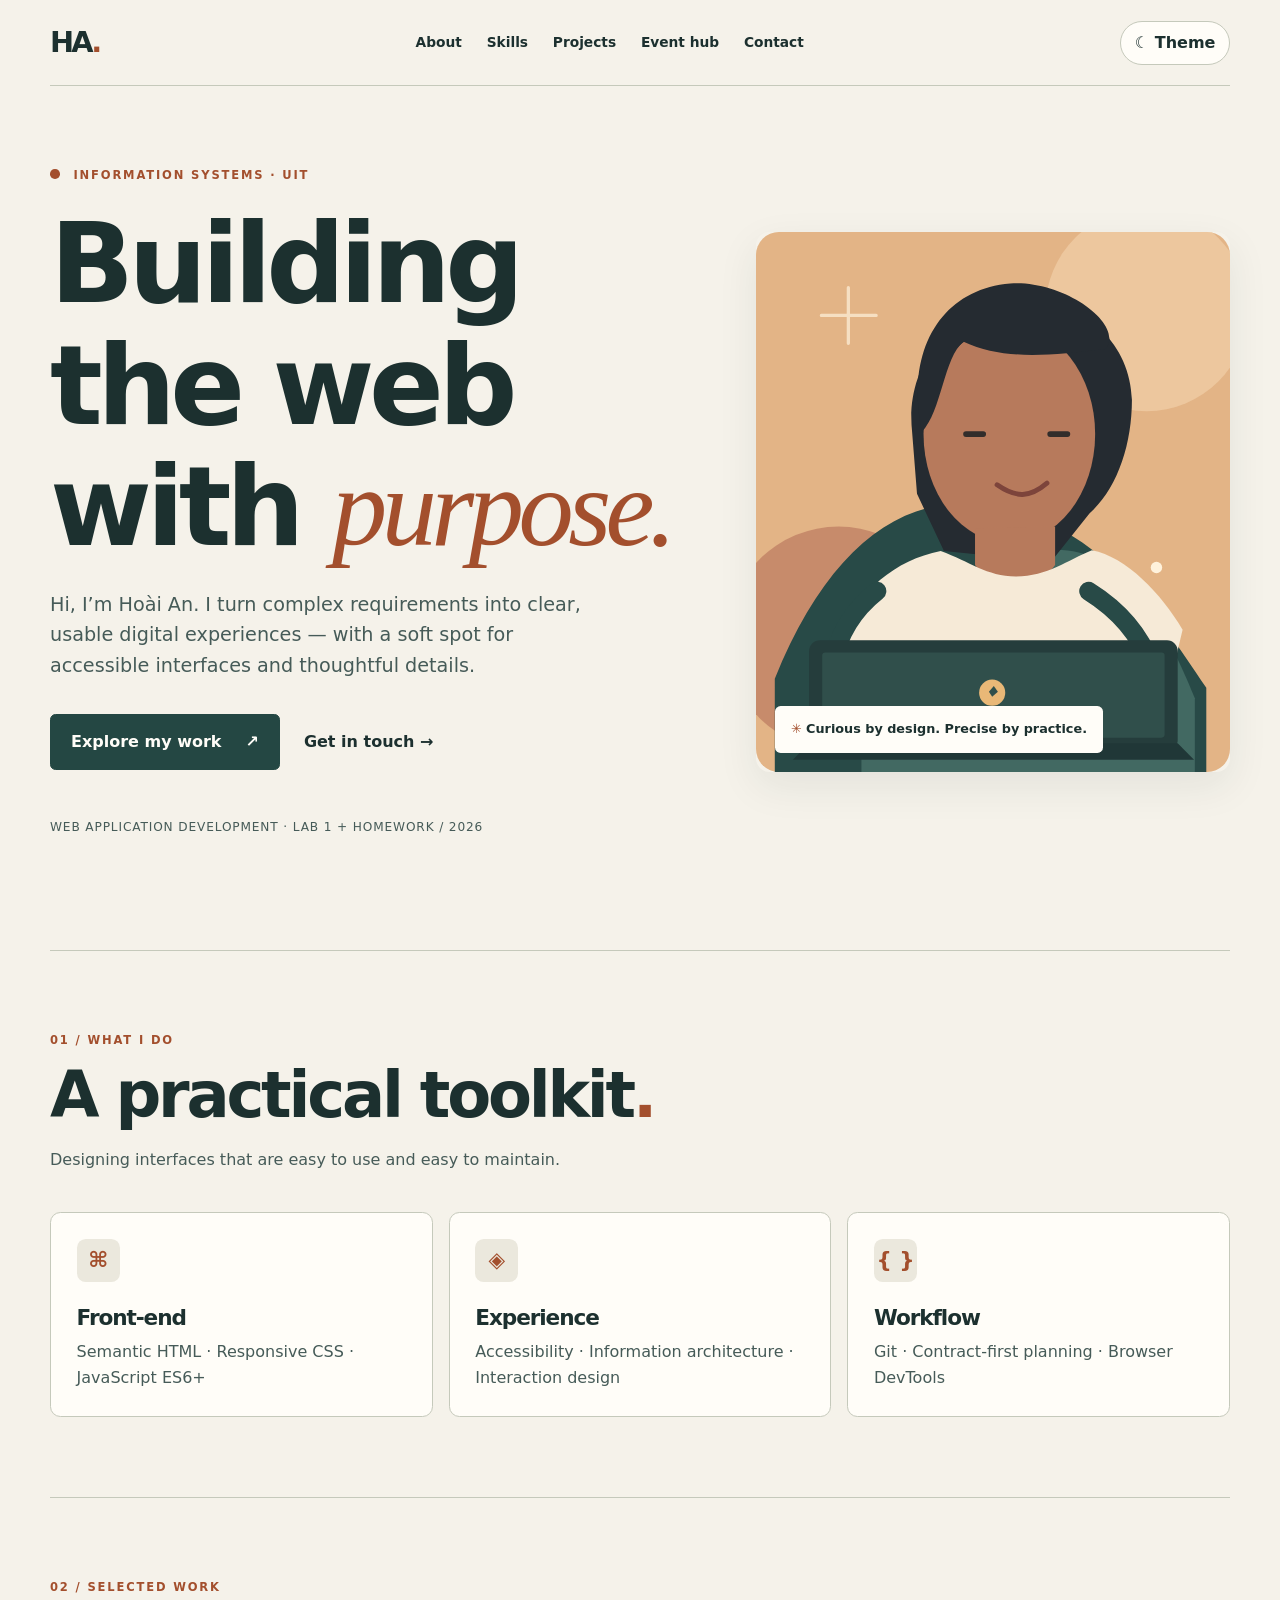
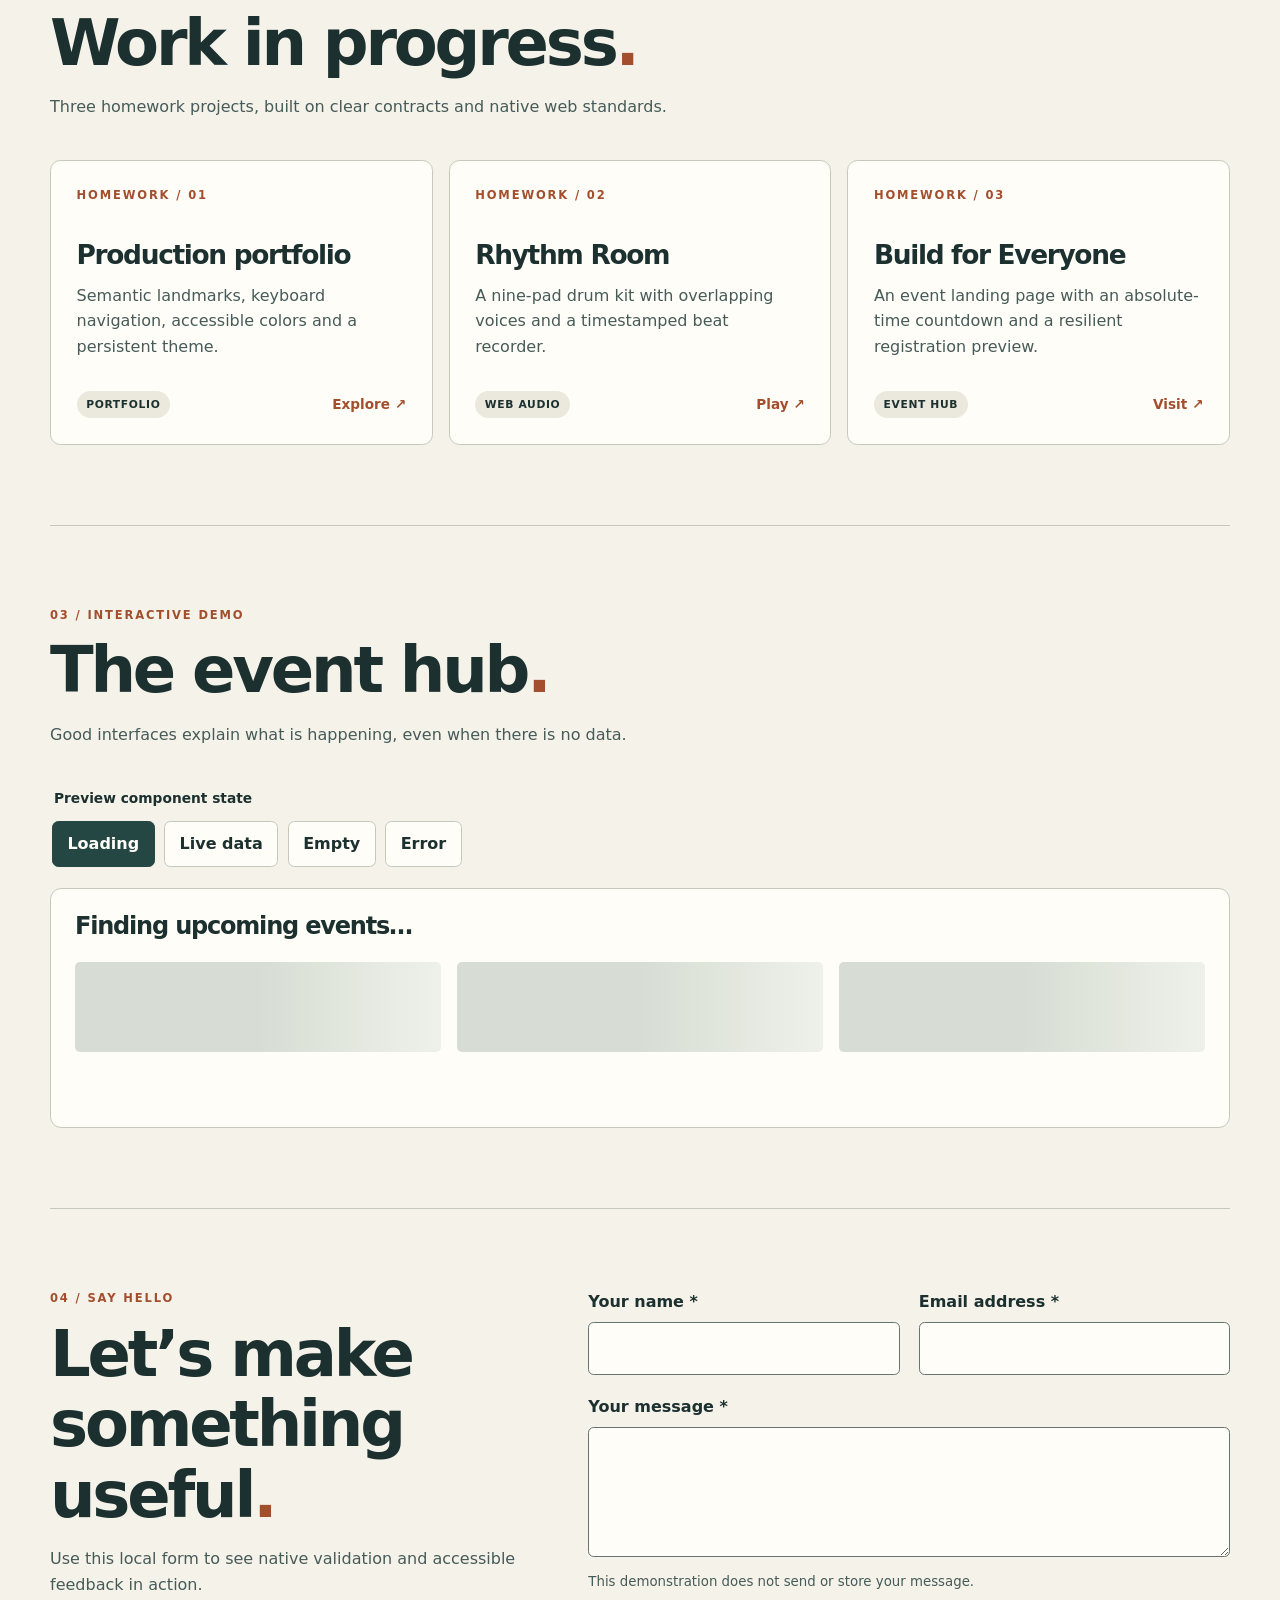
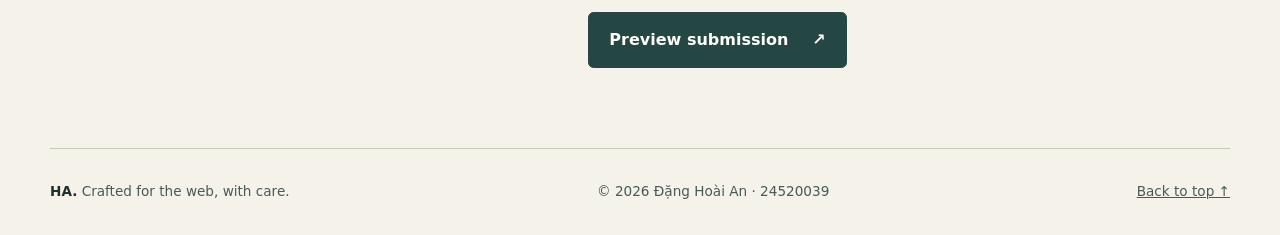
==== index.html @ 3042b8e9 "fix(security): enforce self-hosted CSP and response headers" ====
<!doctype html>
<html lang="en">
  <head>
    <meta charset="UTF-8">
    <meta name="viewport" content="width=device-width, initial-scale=1.0">
    <meta http-equiv="Content-Security-Policy" content="default-src 'self'; script-src 'self'; style-src 'self'; img-src 'self'; media-src 'self'; connect-src 'self'; font-src 'self'; object-src 'none'; base-uri 'none'; form-action 'self'">
    <meta name="description" content="Hoai An's accessible web development portfolio and event hub demo.">
    <meta name="theme-color" content="#f5f2ea">
    <title>Hoai An · Developer Portfolio</title>
    <link rel="icon" href="assets/favicon.svg" type="image/svg+xml">
    <link rel="stylesheet" href="styles.css">
    <script src="app.js" type="module"></script>
  </head>
  <body>
    <a class="skip-link" href="#main">Skip to content</a>

    <header class="site-header" role="banner">
      <a class="brand" href="#top" aria-label="Hoai An, back to top"><span aria-hidden="true">HA<span class="brand-dot">.</span></span></a>
      <nav aria-label="Primary navigation">
        <ul class="nav-links">
          <li><a href="#about">About</a></li>
          <li><a href="#skills">Skills</a></li>
          <li><a href="#projects">Projects</a></li>
          <li><a href="#events">Event hub</a></li>
          <li><a href="#contact">Contact</a></li>
        </ul>
      </nav>
      <button id="theme-toggle" class="theme-toggle" type="button" aria-label="Switch to dark theme" aria-pressed="false">
        <span id="theme-icon" aria-hidden="true">☾</span><span class="theme-label"> Theme</span>
      </button>
    </header>

    <main id="main" tabindex="-1">
      <section class="hero section-wrap" id="top" aria-labelledby="page-title">
        <section class="hero-copy" id="about" aria-labelledby="page-title">
          <p class="eyebrow"><span class="availability-dot" aria-hidden="true"></span> Information Systems · UIT</p>
          <h1 id="page-title">Building the web with <em>purpose.</em></h1>
          <p class="hero-lead">Hi, I’m Hoài An. I turn complex requirements into clear, usable digital experiences — with a soft spot for accessible interfaces and thoughtful details.</p>
          <p class="hero-actions"><a class="button button-primary" href="#projects">Explore my work <span aria-hidden="true">↗</span></a><a class="text-link" href="#contact">Get in touch <span aria-hidden="true">→</span></a></p>
          <p class="hero-caption">Web Application Development · Lab 1 + Homework / 2026</p>
        </section>
        <figure class="hero-portrait">
          <img src="assets/portrait.svg" width="580" height="660" alt="Illustrated portrait of a student at a desk with a laptop" fetchpriority="high" decoding="async">
          <figcaption><span aria-hidden="true">✳</span> Curious by design. Precise by practice.</figcaption>
        </figure>
      </section>

      <section class="content-section section-wrap" id="skills" aria-labelledby="skills-heading">
        <header class="section-heading"><p class="section-number">01 / WHAT I DO</p><h2 id="skills-heading">A practical toolkit<span class="accent-period">.</span></h2><p>Designing interfaces that are easy to use and easy to maintain.</p></header>
        <ul class="skills-grid" aria-label="Skills by category">
          <li class="skill-card"><span class="skill-symbol" aria-hidden="true">⌘</span><h3>Front-end</h3><p>Semantic HTML · Responsive CSS · JavaScript ES6+</p></li>
          <li class="skill-card"><span class="skill-symbol" aria-hidden="true">◈</span><h3>Experience</h3><p>Accessibility · Information architecture · Interaction design</p></li>
          <li class="skill-card"><span class="skill-symbol" aria-hidden="true">{ }</span><h3>Workflow</h3><p>Git · Contract-first planning · Browser DevTools</p></li>
        </ul>
      </section>

      <section class="content-section section-wrap" id="projects" aria-labelledby="projects-heading">
        <header class="section-heading"><p class="section-number">02 / SELECTED WORK</p><h2 id="projects-heading">Work in progress<span class="accent-period">.</span></h2><p>Three homework projects, built on clear contracts and native web standards.</p></header>
        <section class="project-grid" aria-label="Project cards">
          <article class="project-card"><p class="project-index">HOMEWORK / 01</p><h3>Production portfolio</h3><p>Semantic landmarks, keyboard navigation, accessible colors and a persistent theme.</p><footer class="card-footer"><span class="badge">PORTFOLIO</span><a href="#about" aria-label="View Homework 1 portfolio">Explore <span aria-hidden="true">↗</span></a></footer></article>
          <article class="project-card"><p class="project-index">HOMEWORK / 02</p><h3>Rhythm Room</h3><p>A nine-pad drum kit with overlapping voices and a timestamped beat recorder.</p><footer class="card-footer"><span class="badge">WEB AUDIO</span><a href="homework/drum-kit/" aria-label="Open Homework 2 Rhythm Room drum kit">Play <span aria-hidden="true">↗</span></a></footer></article>
          <article class="project-card"><p class="project-index">HOMEWORK / 03</p><h3>Build for Everyone</h3><p>An event landing page with an absolute-time countdown and a resilient registration preview.</p><footer class="card-footer"><span class="badge">EVENT HUB</span><a href="homework/event-hub/" aria-label="Open Homework 3 event landing page">Visit <span aria-hidden="true">↗</span></a></footer></article>
        </section>
      </section>

      <section class="content-section section-wrap event-section" id="events" aria-labelledby="events-heading">
        <header class="section-heading"><p class="section-number">03 / INTERACTIVE DEMO</p><h2 id="events-heading">The event hub<span class="accent-period">.</span></h2><p>Good interfaces explain what is happening, even when there is no data.</p></header>
        <fieldset class="demo-controls"><legend>Preview component state</legend><button type="button" data-state="loading">Loading</button><button type="button" data-state="ready">Live data</button><button type="button" data-state="empty">Empty</button><button type="button" data-state="error">Error</button></fieldset>
        <section id="event-status" class="event-status" role="status" aria-live="polite" aria-atomic="true" aria-label="Event hub results"></section>
      </section>

      <section class="content-section section-wrap contact-section" id="contact" aria-labelledby="contact-heading">
        <header class="section-heading"><p class="section-number">04 / SAY HELLO</p><h2 id="contact-heading">Let’s make something useful<span class="accent-period">.</span></h2><p>Use this local form to see native validation and accessible feedback in action.</p></header>
        <form id="contact-form" class="contact-form" action="#contact" method="get">
          <p class="form-field"><label for="contact-name">Your name <span aria-hidden="true">*</span></label><input id="contact-name" name="name" type="text" autocomplete="name" required minlength="2" maxlength="80"></p>
          <p class="form-field"><label for="contact-email">Email address <span aria-hidden="true">*</span></label><input id="contact-email" name="email" type="email" autocomplete="email" required maxlength="120"></p>
          <p class="form-field full-width"><label for="contact-message">Your message <span aria-hidden="true">*</span></label><textarea id="contact-message" name="message" required minlength="10" maxlength="1000" rows="4" aria-describedby="message-hint"></textarea><small id="message-hint">This demonstration does not send or store your message.</small></p>
          <p class="form-actions"><button class="button button-primary" type="submit">Preview submission <span aria-hidden="true">↗</span></button><span id="form-feedback" role="status" aria-live="polite"></span></p>
        </form>
      </section>
    </main>

    <footer class="site-footer section-wrap"><p><strong>HA.</strong> Crafted for the web, with care.</p><p>© 2026 Đặng Hoài An · 24520039</p><a href="#top">Back to top ↑</a></footer>
  </body>
</html>
---- styles.css ----
:root {
  color-scheme: light;
  --bg: #f5f2ea;
  --surface: #fffdf8;
  --surface-soft: #ebe8dd;
  --ink: #1c302f;
  --muted: #465b58;
  --accent: #a34f2d;
  --accent-contrast: #fffdf8;
  --line: #c5c9bb;
  --control-line: #65746f;
  --focus: #7140b0;
  --button: #244743;
  --button-text: #fffdf8;
  --skeleton-base: #d7ddd4;
  --skeleton-highlight: #eef1e9;
  --shadow: 0 14px 40px rgb(23 49 45 / 8%);
}

*, *::before, *::after { box-sizing: border-box; }
html { scroll-behavior: smooth; }
body { margin: 0; background: var(--bg); color: var(--ink); font-family: system-ui, -apple-system, "Segoe UI", sans-serif; line-height: 1.6; }
button, input, textarea { font: inherit; }
button { cursor: pointer; }
img { display: block; max-width: 100%; height: auto; }
a { color: inherit; }
:focus-visible { outline: 3px solid var(--focus); outline-offset: 4px; }
main:focus { outline: none; }

@media (prefers-color-scheme: dark) {
  :root:not([data-theme]) {
    color-scheme: dark;
    --bg: #142522; --surface: #203531; --surface-soft: #29433d;
    --ink: #f7f3e7; --muted: #d0ded5; --accent: #f3b486;
    --accent-contrast: #192826; --line: #527169; --control-line: #92ada4; --focus: #dfbbff;
    --button: #e7b58b; --button-text: #172521;
    --skeleton-base: #314a42; --skeleton-highlight: #456257;
    --shadow: 0 14px 40px rgb(0 0 0 / 18%);
  }
}
:root[data-theme="dark"] {
  color-scheme: dark;
  --bg: #142522; --surface: #203531; --surface-soft: #29433d;
  --ink: #f7f3e7; --muted: #d0ded5; --accent: #f3b486;
  --accent-contrast: #192826; --line: #527169; --control-line: #92ada4; --focus: #dfbbff;
  --button: #e7b58b; --button-text: #172521;
  --skeleton-base: #314a42; --skeleton-highlight: #456257;
  --shadow: 0 14px 40px rgb(0 0 0 / 18%);
}
:root[data-theme="light"] { color-scheme: light; }

.skip-link { position: absolute; z-index: 10; top: -6rem; left: 1rem; padding: .75rem 1rem; background: var(--button); color: var(--button-text); border-radius: .5rem; }
.skip-link:focus { top: 1rem; }
.section-wrap { width: min(100% - 2.5rem, 1180px); margin-inline: auto; }
.site-header { width: min(100% - 2.5rem, 1180px); min-height: 86px; margin-inline: auto; display: flex; align-items: center; justify-content: space-between; flex-wrap: wrap; gap: .5rem 1.5rem; border-bottom: 1px solid var(--line); }
.brand { font-size: 1.8rem; font-weight: 850; line-height: 1; letter-spacing: -.1em; text-decoration: none; white-space: nowrap; }
.brand-dot, .accent-period { color: var(--accent); }
.nav-links { display: flex; align-items: center; justify-content: center; flex-wrap: wrap; gap: .3rem 1.35rem; list-style: none; padding: 0; margin: 0; }
.nav-links a { display: inline-block; padding: .5rem .1rem; font-size: .86rem; font-weight: 650; text-decoration: none; }
.nav-links a:hover, .text-link:hover, .card-footer a:hover, .site-footer a:hover { text-decoration: underline; text-underline-offset: .3em; }
.theme-toggle { border: 1px solid var(--line); border-radius: 999px; padding: .45rem .85rem; color: var(--ink); background: var(--surface); font-weight: 700; white-space: nowrap; }
.theme-toggle:hover { background: var(--surface-soft); }

.hero { display: grid; grid-template-columns: 1fr; align-items: center; gap: 2.3rem; padding-block: 4rem 5rem; }
.eyebrow, .section-number, .project-index { color: var(--accent); font-size: .72rem; font-weight: 850; letter-spacing: .16em; text-transform: uppercase; }
.availability-dot { display: inline-block; width: .6rem; height: .6rem; margin-right: .5rem; border-radius: 50%; background: var(--accent); }
h1, h2, h3, p { margin-block: 0; }
h1, h2, h3 { line-height: 1.1; letter-spacing: -.05em; }
h1 { max-width: 10ch; margin-block: 1.25rem; font-size: clamp(3.6rem, 9vw, 6.9rem); font-weight: 790; }
h1 em { color: var(--accent); font-family: Georgia, serif; font-weight: 400; }
.hero-lead { max-width: 34rem; color: var(--muted); font-size: clamp(1rem, 1.65vw, 1.2rem); }
.hero-actions { display: flex; align-items: center; flex-wrap: wrap; gap: 1rem 1.5rem; margin-top: 2rem; }
.button { display: inline-flex; align-items: center; justify-content: center; gap: 1.5rem; padding: .9rem 1.25rem; border: 1px solid var(--button); border-radius: .35rem; font-weight: 750; text-decoration: none; }
.button-primary { background: var(--button); color: var(--button-text); }
.button-primary:hover { filter: brightness(1.15); }
.text-link { font-weight: 750; text-decoration: none; }
.hero-caption { margin-top: 3rem; color: var(--muted); font-size: .76rem; letter-spacing: .07em; text-transform: uppercase; }
.hero-portrait { margin: 0; position: relative; }
.hero-portrait img { width: 100%; aspect-ratio: 580 / 660; object-fit: cover; border-radius: .85rem; box-shadow: var(--shadow); }
.hero-portrait figcaption { position: absolute; bottom: 1.2rem; left: 1.2rem; right: 1.2rem; max-width: max-content; padding: .8rem 1rem; border-radius: .35rem; background: var(--surface); color: var(--ink); font-weight: 700; font-size: .8rem; }
.hero-portrait figcaption span { color: var(--accent); }

.content-section { padding-block: 5rem; border-top: 1px solid var(--line); scroll-margin-top: 1rem; }
.section-heading { margin-bottom: 2.5rem; }
.section-heading h2 { margin-block: .7rem 1rem; font-size: clamp(2.4rem, 5vw, 4.5rem); }
.section-heading > p:last-child { color: var(--muted); }
.skills-grid { display: grid; grid-template-columns: repeat(auto-fit, minmax(min(100%, 280px), 1fr)); gap: 1rem; padding: 0; margin: 0; list-style: none; }
.skill-card, .project-card { padding: 1.6rem; border: 1px solid var(--line); border-radius: .65rem; background: var(--surface); }
.skill-symbol { display: inline-flex; align-items: center; justify-content: center; width: 2.7rem; height: 2.7rem; border-radius: .55rem; background: var(--surface-soft); color: var(--accent); font-size: 1.35rem; font-weight: 800; }
.skill-card h3 { margin-block: 1.5rem .6rem; font-size: 1.35rem; }
.skill-card p, .project-card > p:not(.project-index) { color: var(--muted); }
.project-grid { display: grid; grid-template-columns: repeat(auto-fit, minmax(min(100%, 280px), 1fr)); gap: 1rem; }
.project-card { display: flex; flex-direction: column; min-height: 275px; transition: transform .18s ease, box-shadow .18s ease; }
.project-card:hover { transform: translateY(-3px); box-shadow: var(--shadow); }
.project-card h3 { margin-block: 2.2rem .85rem; font-size: 1.65rem; }
.card-footer { display: flex; align-items: center; justify-content: space-between; gap: .5rem; margin-top: auto; padding-top: 2rem; }
.card-footer a { color: var(--accent); font-size: .85rem; font-weight: 800; text-decoration: none; }
.badge { display: inline-block; padding: .3rem .6rem; border-radius: 999px; background: var(--surface-soft); color: var(--ink); font-size: .67rem; font-weight: 800; letter-spacing: .06em; }

.demo-controls { display: flex; align-items: center; flex-wrap: wrap; gap: .6rem; padding: 0; border: 0; }
.demo-controls legend { width: 100%; margin-bottom: .7rem; font-size: .86rem; font-weight: 750; }
.demo-controls button, .retry-button { border: 1px solid var(--line); background: var(--surface); color: var(--ink); padding: .6rem .9rem; border-radius: .4rem; font-weight: 700; }
.demo-controls button:hover, .retry-button:hover { background: var(--surface-soft); }
.demo-controls button[aria-pressed="true"] { border-color: var(--button); background: var(--button); color: var(--button-text); }
.event-status { min-height: 240px; margin-top: 1.3rem; padding: 1.5rem; background: var(--surface); border: 1px solid var(--line); border-radius: .7rem; }
.event-status h3 { margin-bottom: .8rem; font-size: 1.5rem; }
.event-status > p { color: var(--muted); }
.skeleton-heading, .skeleton-item { border-radius: .3rem; background: linear-gradient(90deg, var(--skeleton-base) 25%, var(--skeleton-highlight) 50%, var(--skeleton-base) 75%); background-size: 200% 100%; animation: shimmer 1.5s linear infinite; }
.skeleton-heading { width: min(45%, 260px); height: 1.5rem; }
.skeleton-grid { display: grid; grid-template-columns: repeat(auto-fit, minmax(min(100%, 280px), 1fr)); gap: 1rem; margin-top: 1.4rem; }
.skeleton-item { height: 90px; }
@keyframes shimmer { from { background-position: 200% 0; } to { background-position: -200% 0; } }
.event-list { display: grid; grid-template-columns: repeat(auto-fit, minmax(min(100%, 280px), 1fr)); gap: 1rem; margin: 1.3rem 0 0; padding: 0; list-style: none; }
.event-item { padding: 1.2rem; border: 1px solid var(--line); border-radius: .45rem; }
.event-item h4 { margin: .6rem 0; font-size: 1.15rem; }
.event-meta { display: flex; flex-wrap: wrap; gap: .35rem .9rem; color: var(--muted); font-size: .83rem; }
.state-symbol { display: inline-flex; width: 2.5rem; height: 2.5rem; margin-bottom: .9rem; align-items: center; justify-content: center; border-radius: 50%; background: var(--surface-soft); color: var(--accent); font-size: 1.35rem; }
.retry-button { margin-top: 1.2rem; }

.contact-section { display: grid; gap: 2rem; }
.contact-form { display: grid; grid-template-columns: repeat(2, minmax(0, 1fr)); gap: 1.2rem; }
.form-field { min-width: 0; }
.form-field label { display: block; margin-bottom: .45rem; font-weight: 750; }
.form-field input, .form-field textarea { width: 100%; padding: .8rem; border: 1px solid var(--control-line); border-radius: .35rem; background: var(--surface); color: var(--ink); }
.form-field input:focus, .form-field textarea:focus { border-color: var(--focus); }
.form-field small { display: block; margin-top: .4rem; color: var(--muted); }
.full-width, .form-actions { grid-column: 1 / -1; }
.form-actions { display: flex; align-items: center; flex-wrap: wrap; gap: 1rem; }
#form-feedback { color: var(--muted); }
.site-footer { display: flex; flex-wrap: wrap; justify-content: space-between; gap: 1rem; padding-block: 2rem; border-top: 1px solid var(--line); color: var(--muted); font-size: .85rem; }
.site-footer strong { color: var(--ink); }

@media (min-width: 760px) {
  .hero { grid-template-columns: minmax(0, 1.15fr) minmax(0, .85fr); gap: 4rem; padding-block: 5rem 7rem; }
  .contact-section { grid-template-columns: .85fr 1.15fr; gap: 4rem; }
}
@media (max-width: 650px) {
  .site-header { padding-block: 1rem; }
  .site-header nav { order: 3; width: 100%; }
  .nav-links { justify-content: flex-start; gap: .1rem 1rem; }
  .nav-links a { font-size: .8rem; }
  .hero { padding-block: 2.3rem 3.5rem; }
  .content-section { padding-block: 3.5rem; }
  .contact-form { grid-template-columns: 1fr; }
}
@media (prefers-reduced-motion: reduce) {
  html { scroll-behavior: auto; }
  *, *::before, *::after { animation-duration: .01ms !important; transition-duration: .01ms !important; }
}

/* HW1 AA controls: distinguish input boundaries and allow touch targets. */
.theme-toggle, .demo-controls button, .retry-button, .button { min-height: 44px; }
.nav-links a { min-height: 44px; display: inline-flex; align-items: center; }
textarea { resize: vertical; }
[hidden] { display: none !important; }
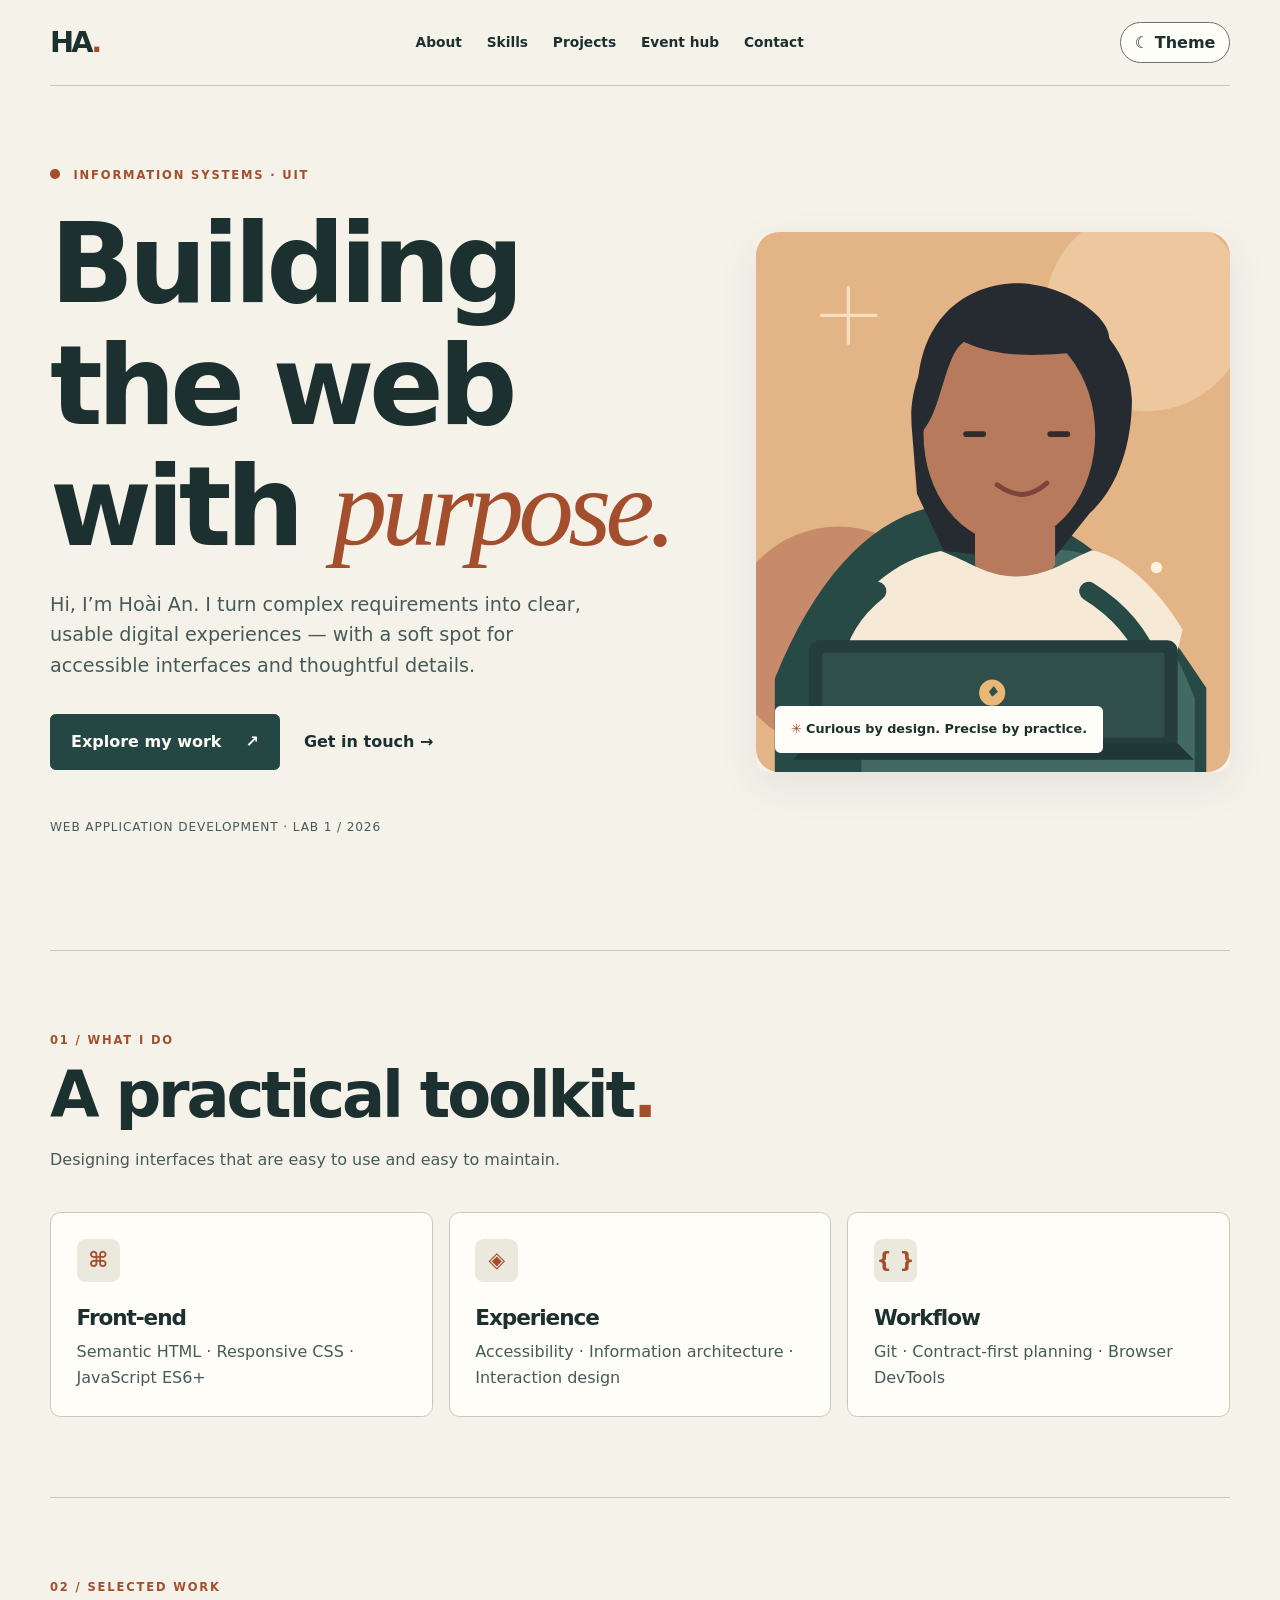
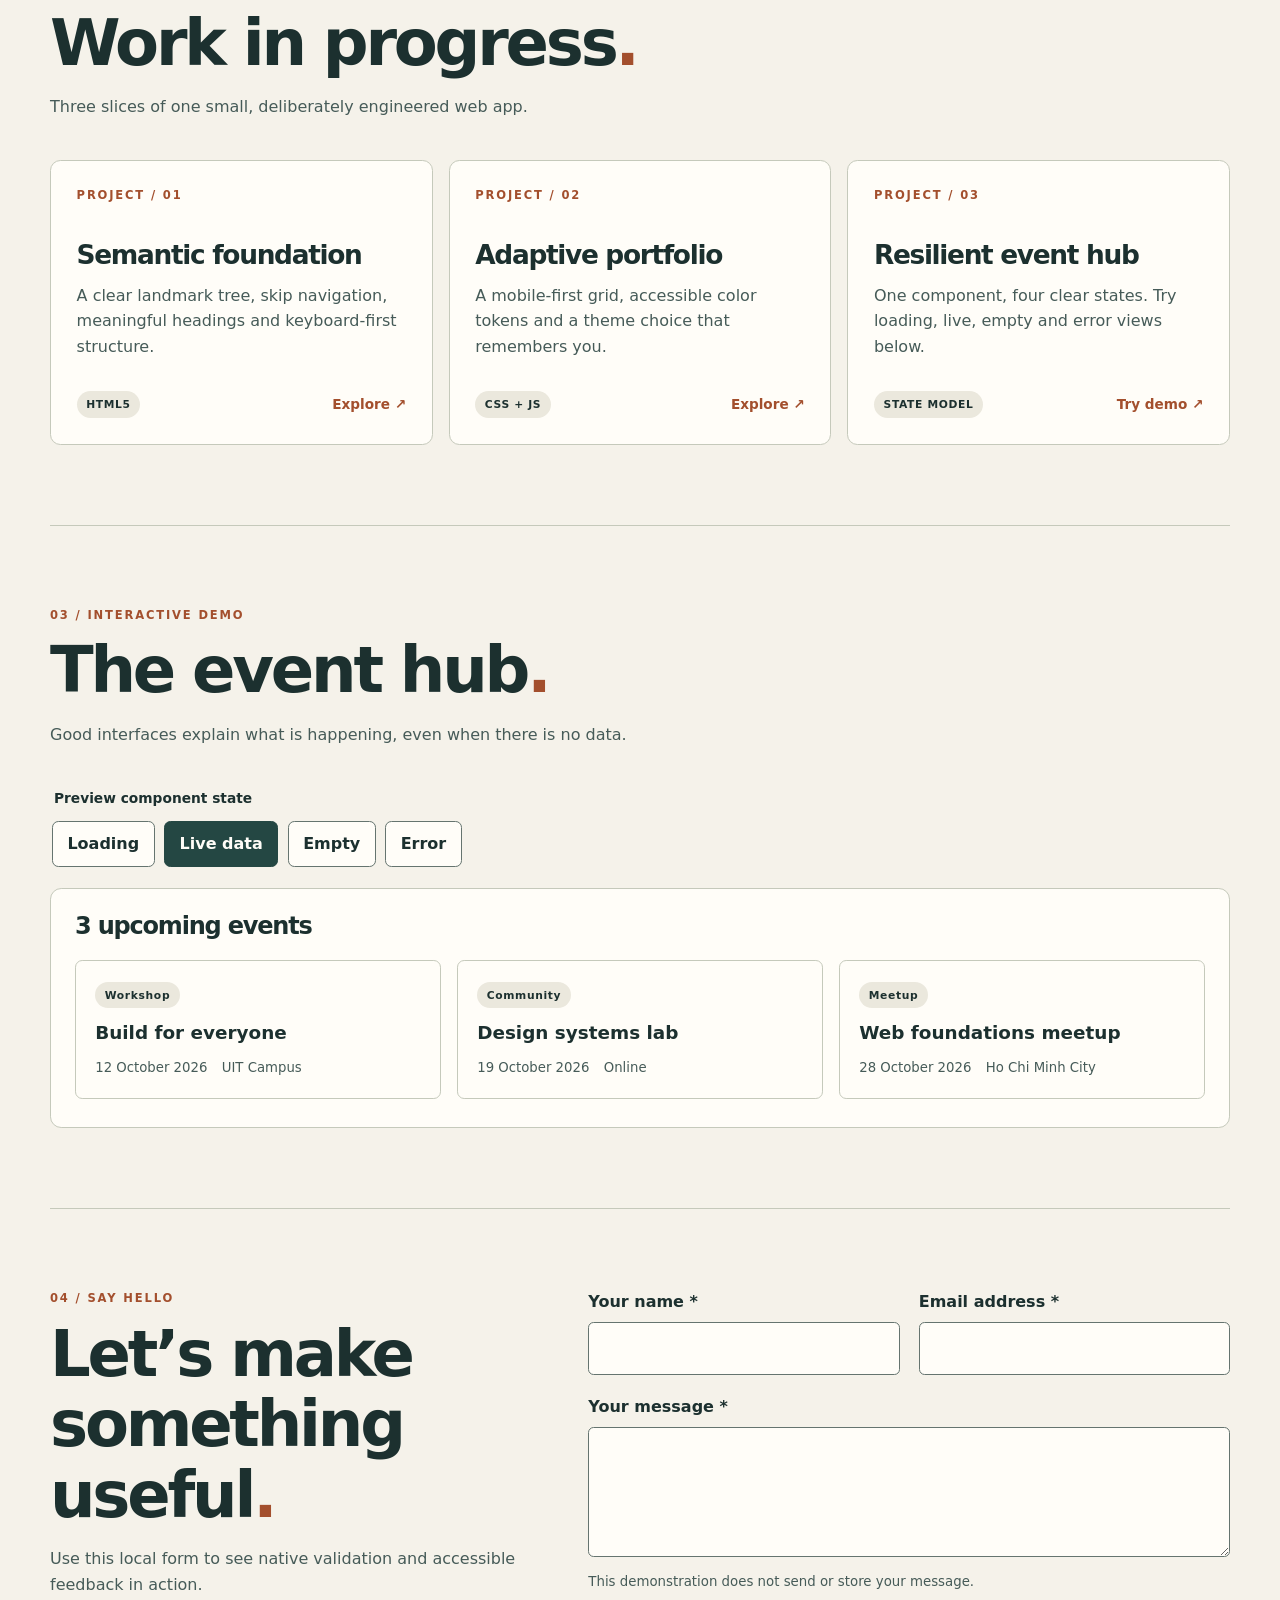
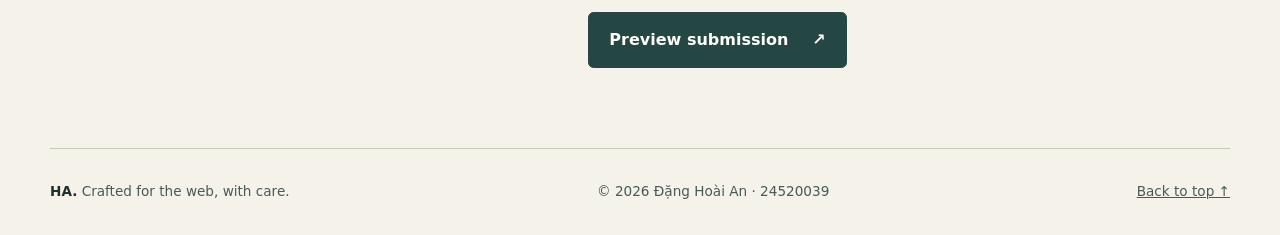
==== commit cdc93ec1: "fix(a11y): contrast and landmarks" ====
--- a/index.html
+++ b/index.html
@@ -3,7 +3,6 @@
   <head>
     <meta charset="UTF-8">
     <meta name="viewport" content="width=device-width, initial-scale=1.0">
-    <meta http-equiv="Content-Security-Policy" content="default-src 'self'; script-src 'self'; style-src 'self'; img-src 'self'; media-src 'self'; connect-src 'self'; font-src 'self'; object-src 'none'; base-uri 'none'; form-action 'self'">
     <meta name="description" content="Hoai An's accessible web development portfolio and event hub demo.">
     <meta name="theme-color" content="#f5f2ea">
     <title>Hoai An · Developer Portfolio</title>
@@ -15,7 +14,7 @@
     <a class="skip-link" href="#main">Skip to content</a>
 
     <header class="site-header" role="banner">
-      <a class="brand" href="#top" aria-label="Hoai An, back to top"><span aria-hidden="true">HA<span class="brand-dot">.</span></span></a>
+      <a class="brand" href="#top" aria-label="HA. — Hoai An, back to top"><span aria-hidden="true">HA<span class="brand-dot">.</span></span></a>
       <nav aria-label="Primary navigation">
         <ul class="nav-links">
           <li><a href="#about">About</a></li>
@@ -31,13 +30,13 @@
     </header>
 
     <main id="main" tabindex="-1">
-      <section class="hero section-wrap" id="top" aria-labelledby="page-title">
+      <section class="hero section-wrap" id="top">
         <section class="hero-copy" id="about" aria-labelledby="page-title">
           <p class="eyebrow"><span class="availability-dot" aria-hidden="true"></span> Information Systems · UIT</p>
           <h1 id="page-title">Building the web with <em>purpose.</em></h1>
           <p class="hero-lead">Hi, I’m Hoài An. I turn complex requirements into clear, usable digital experiences — with a soft spot for accessible interfaces and thoughtful details.</p>
           <p class="hero-actions"><a class="button button-primary" href="#projects">Explore my work <span aria-hidden="true">↗</span></a><a class="text-link" href="#contact">Get in touch <span aria-hidden="true">→</span></a></p>
-          <p class="hero-caption">Web Application Development · Lab 1 + Homework / 2026</p>
+          <p class="hero-caption">Web Application Development · Lab 1 / 2026</p>
         </section>
         <figure class="hero-portrait">
           <img src="assets/portrait.svg" width="580" height="660" alt="Illustrated portrait of a student at a desk with a laptop" fetchpriority="high" decoding="async">
@@ -55,11 +54,11 @@
       </section>
 
       <section class="content-section section-wrap" id="projects" aria-labelledby="projects-heading">
-        <header class="section-heading"><p class="section-number">02 / SELECTED WORK</p><h2 id="projects-heading">Work in progress<span class="accent-period">.</span></h2><p>Three homework projects, built on clear contracts and native web standards.</p></header>
+        <header class="section-heading"><p class="section-number">02 / SELECTED WORK</p><h2 id="projects-heading">Work in progress<span class="accent-period">.</span></h2><p>Three slices of one small, deliberately engineered web app.</p></header>
         <section class="project-grid" aria-label="Project cards">
-          <article class="project-card"><p class="project-index">HOMEWORK / 01</p><h3>Production portfolio</h3><p>Semantic landmarks, keyboard navigation, accessible colors and a persistent theme.</p><footer class="card-footer"><span class="badge">PORTFOLIO</span><a href="#about" aria-label="View Homework 1 portfolio">Explore <span aria-hidden="true">↗</span></a></footer></article>
-          <article class="project-card"><p class="project-index">HOMEWORK / 02</p><h3>Rhythm Room</h3><p>A nine-pad drum kit with overlapping voices and a timestamped beat recorder.</p><footer class="card-footer"><span class="badge">WEB AUDIO</span><a href="homework/drum-kit/" aria-label="Open Homework 2 Rhythm Room drum kit">Play <span aria-hidden="true">↗</span></a></footer></article>
-          <article class="project-card"><p class="project-index">HOMEWORK / 03</p><h3>Build for Everyone</h3><p>An event landing page with an absolute-time countdown and a resilient registration preview.</p><footer class="card-footer"><span class="badge">EVENT HUB</span><a href="homework/event-hub/" aria-label="Open Homework 3 event landing page">Visit <span aria-hidden="true">↗</span></a></footer></article>
+          <article class="project-card"><p class="project-index">PROJECT / 01</p><h3>Semantic foundation</h3><p>A clear landmark tree, skip navigation, meaningful headings and keyboard-first structure.</p><footer class="card-footer"><span class="badge">HTML5</span><a href="#about" aria-label="Explore semantic foundation in the About section">Explore <span aria-hidden="true">↗</span></a></footer></article>
+          <article class="project-card"><p class="project-index">PROJECT / 02</p><h3>Adaptive portfolio</h3><p>A mobile-first grid, accessible color tokens and a theme choice that remembers you.</p><footer class="card-footer"><span class="badge">CSS + JS</span><a href="#skills" aria-label="Explore responsive skills section">Explore <span aria-hidden="true">↗</span></a></footer></article>
+          <article class="project-card"><p class="project-index">PROJECT / 03</p><h3>Resilient event hub</h3><p>One component, four clear states. Try loading, live, empty and error views below.</p><footer class="card-footer"><span class="badge">STATE MODEL</span><a href="#events" aria-label="Try demo: the four state event hub">Try demo <span aria-hidden="true">↗</span></a></footer></article>
         </section>
       </section>
 
--- a/styles.css
+++ b/styles.css
@@ -58,7 +58,7 @@
 .nav-links { display: flex; align-items: center; justify-content: center; flex-wrap: wrap; gap: .3rem 1.35rem; list-style: none; padding: 0; margin: 0; }
 .nav-links a { display: inline-block; padding: .5rem .1rem; font-size: .86rem; font-weight: 650; text-decoration: none; }
 .nav-links a:hover, .text-link:hover, .card-footer a:hover, .site-footer a:hover { text-decoration: underline; text-underline-offset: .3em; }
-.theme-toggle { border: 1px solid var(--line); border-radius: 999px; padding: .45rem .85rem; color: var(--ink); background: var(--surface); font-weight: 700; white-space: nowrap; }
+.theme-toggle { border: 1px solid var(--control-line); border-radius: 999px; padding: .45rem .85rem; color: var(--ink); background: var(--surface); font-weight: 700; white-space: nowrap; }
 .theme-toggle:hover { background: var(--surface-soft); }
 
 .hero { display: grid; grid-template-columns: 1fr; align-items: center; gap: 2.3rem; padding-block: 4rem 5rem; }
@@ -99,7 +99,7 @@
 
 .demo-controls { display: flex; align-items: center; flex-wrap: wrap; gap: .6rem; padding: 0; border: 0; }
 .demo-controls legend { width: 100%; margin-bottom: .7rem; font-size: .86rem; font-weight: 750; }
-.demo-controls button, .retry-button { border: 1px solid var(--line); background: var(--surface); color: var(--ink); padding: .6rem .9rem; border-radius: .4rem; font-weight: 700; }
+.demo-controls button, .retry-button { border: 1px solid var(--control-line); background: var(--surface); color: var(--ink); padding: .6rem .9rem; border-radius: .4rem; font-weight: 700; }
 .demo-controls button:hover, .retry-button:hover { background: var(--surface-soft); }
 .demo-controls button[aria-pressed="true"] { border-color: var(--button); background: var(--button); color: var(--button-text); }
 .event-status { min-height: 240px; margin-top: 1.3rem; padding: 1.5rem; background: var(--surface); border: 1px solid var(--line); border-radius: .7rem; }
@@ -147,9 +147,3 @@
   html { scroll-behavior: auto; }
   *, *::before, *::after { animation-duration: .01ms !important; transition-duration: .01ms !important; }
 }
-
-/* HW1 AA controls: distinguish input boundaries and allow touch targets. */
-.theme-toggle, .demo-controls button, .retry-button, .button { min-height: 44px; }
-.nav-links a { min-height: 44px; display: inline-flex; align-items: center; }
-textarea { resize: vertical; }
-[hidden] { display: none !important; }
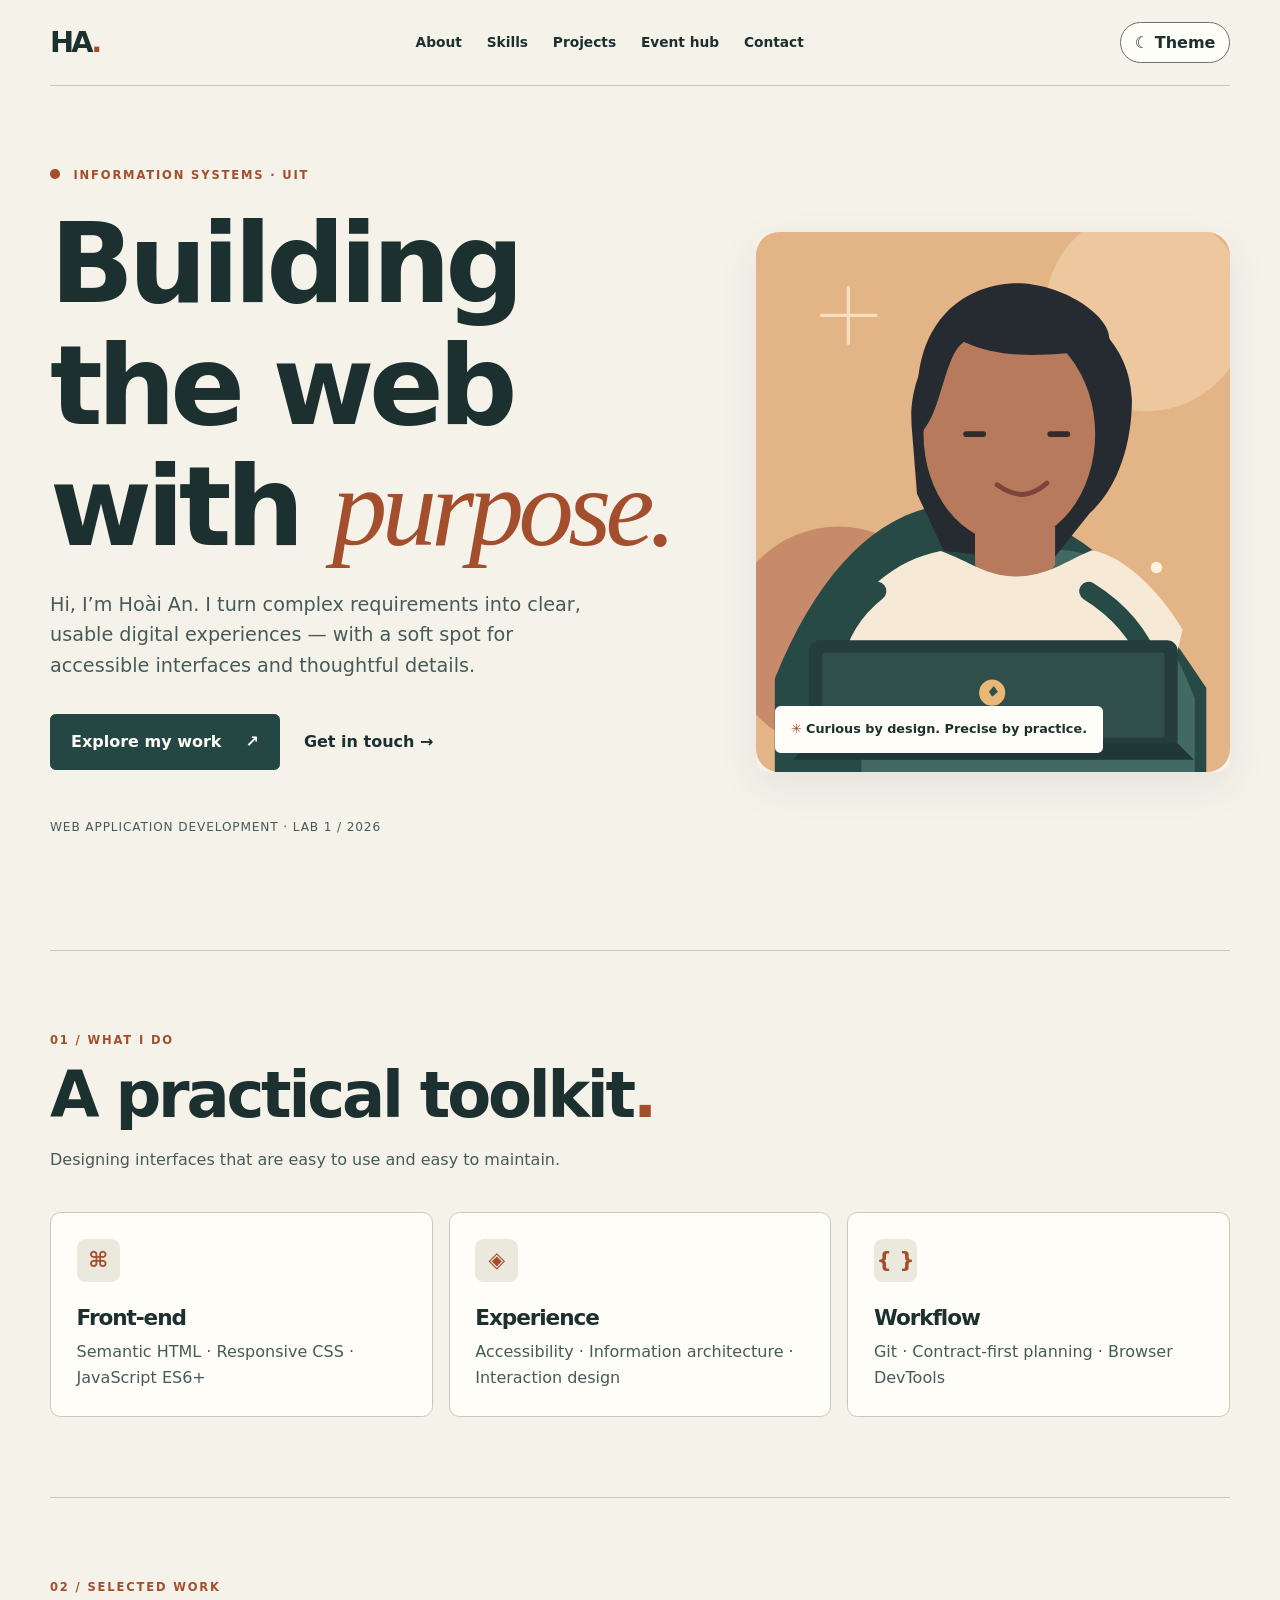
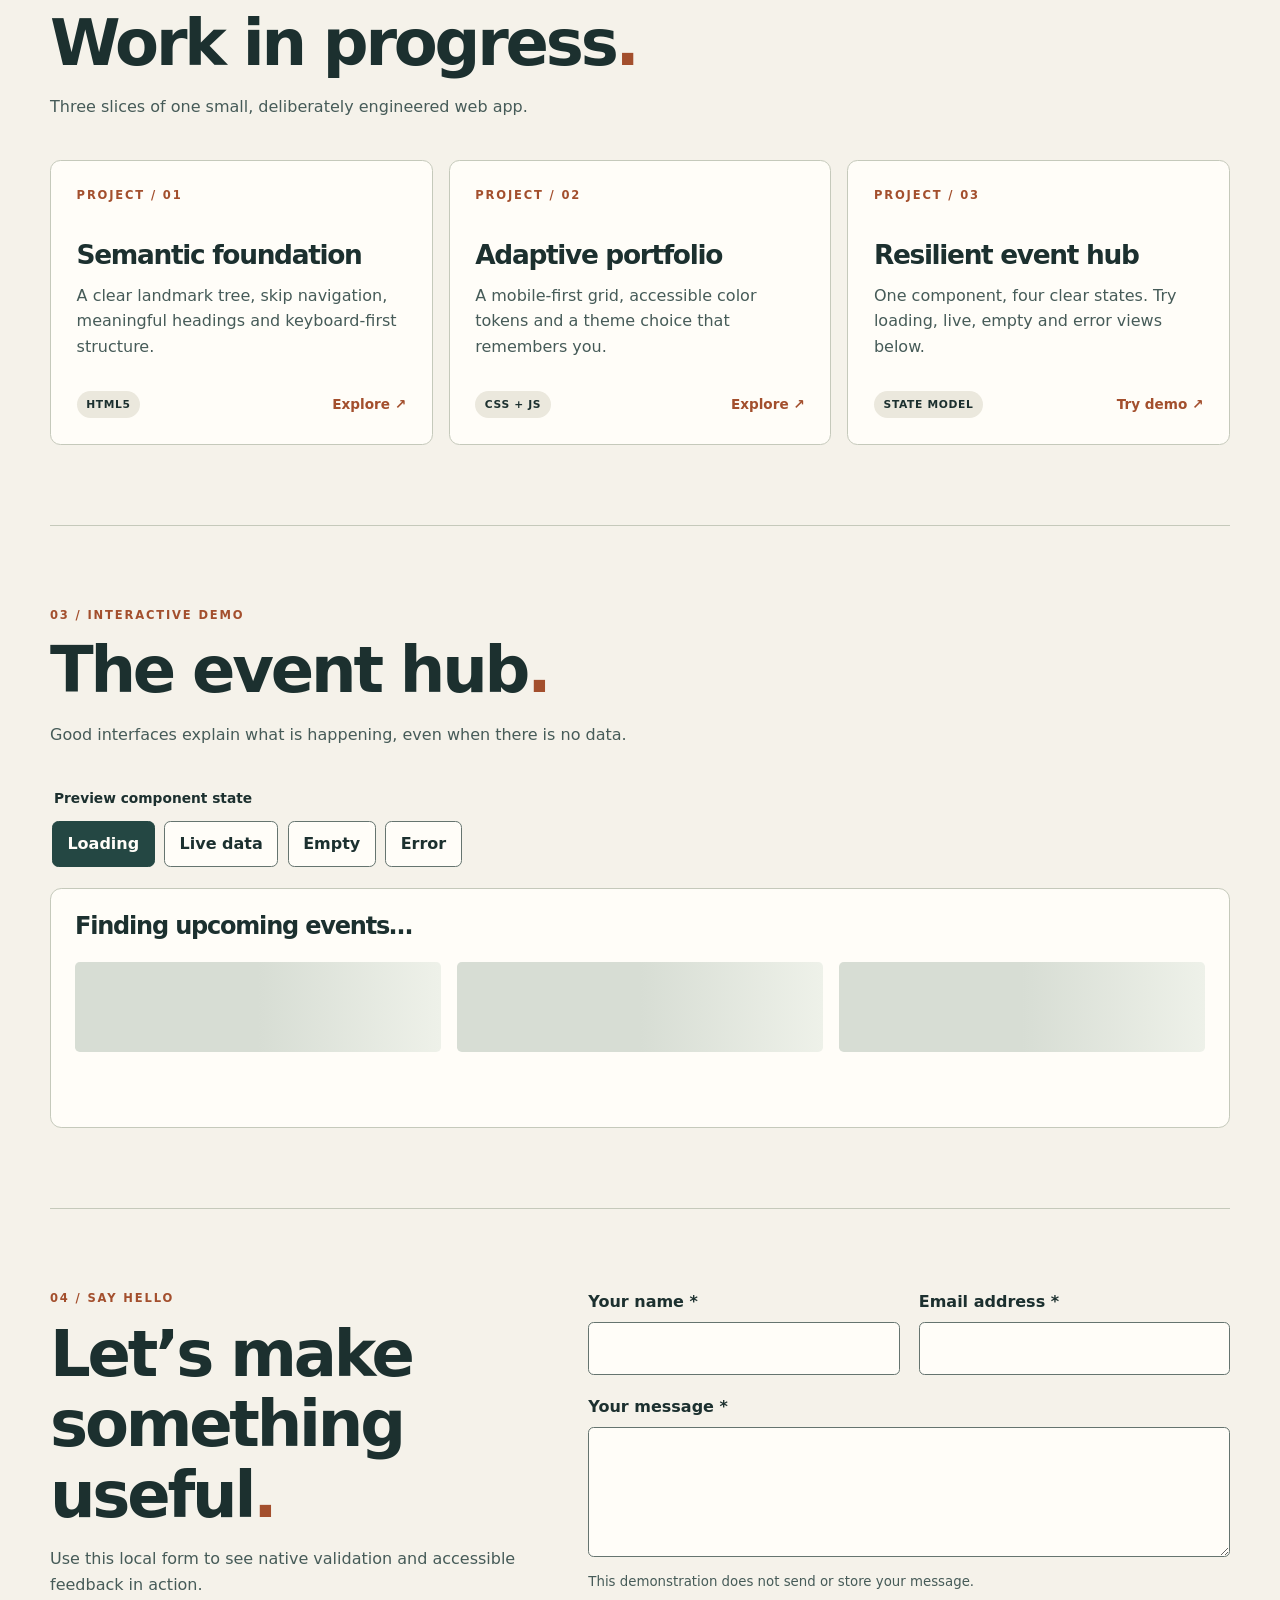
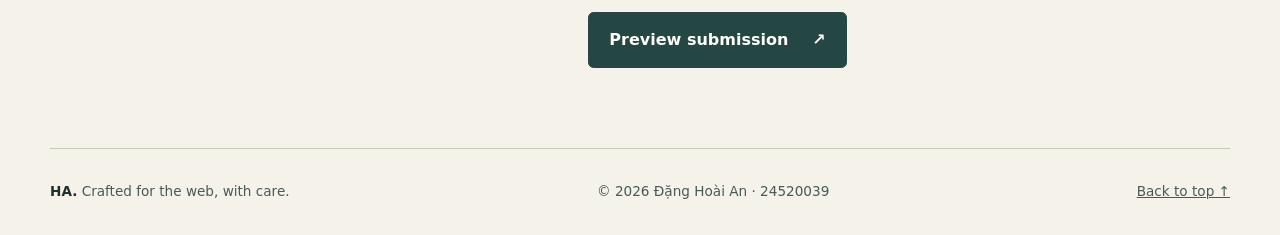
==== commit 2f038e42: "fix(security): enforce strict CSP" ====
--- a/index.html
+++ b/index.html
@@ -3,6 +3,7 @@
   <head>
     <meta charset="UTF-8">
     <meta name="viewport" content="width=device-width, initial-scale=1.0">
+    <meta http-equiv="Content-Security-Policy" content="default-src 'self'; script-src 'self'; script-src-attr 'none'; style-src 'self'; style-src-attr 'none'; img-src 'self'; font-src 'self'; connect-src 'self'; media-src 'self'; object-src 'none'; base-uri 'self'; form-action 'self'">
     <meta name="description" content="Hoai An's accessible web development portfolio and event hub demo.">
     <meta name="theme-color" content="#f5f2ea">
     <title>Hoai An · Developer Portfolio</title>
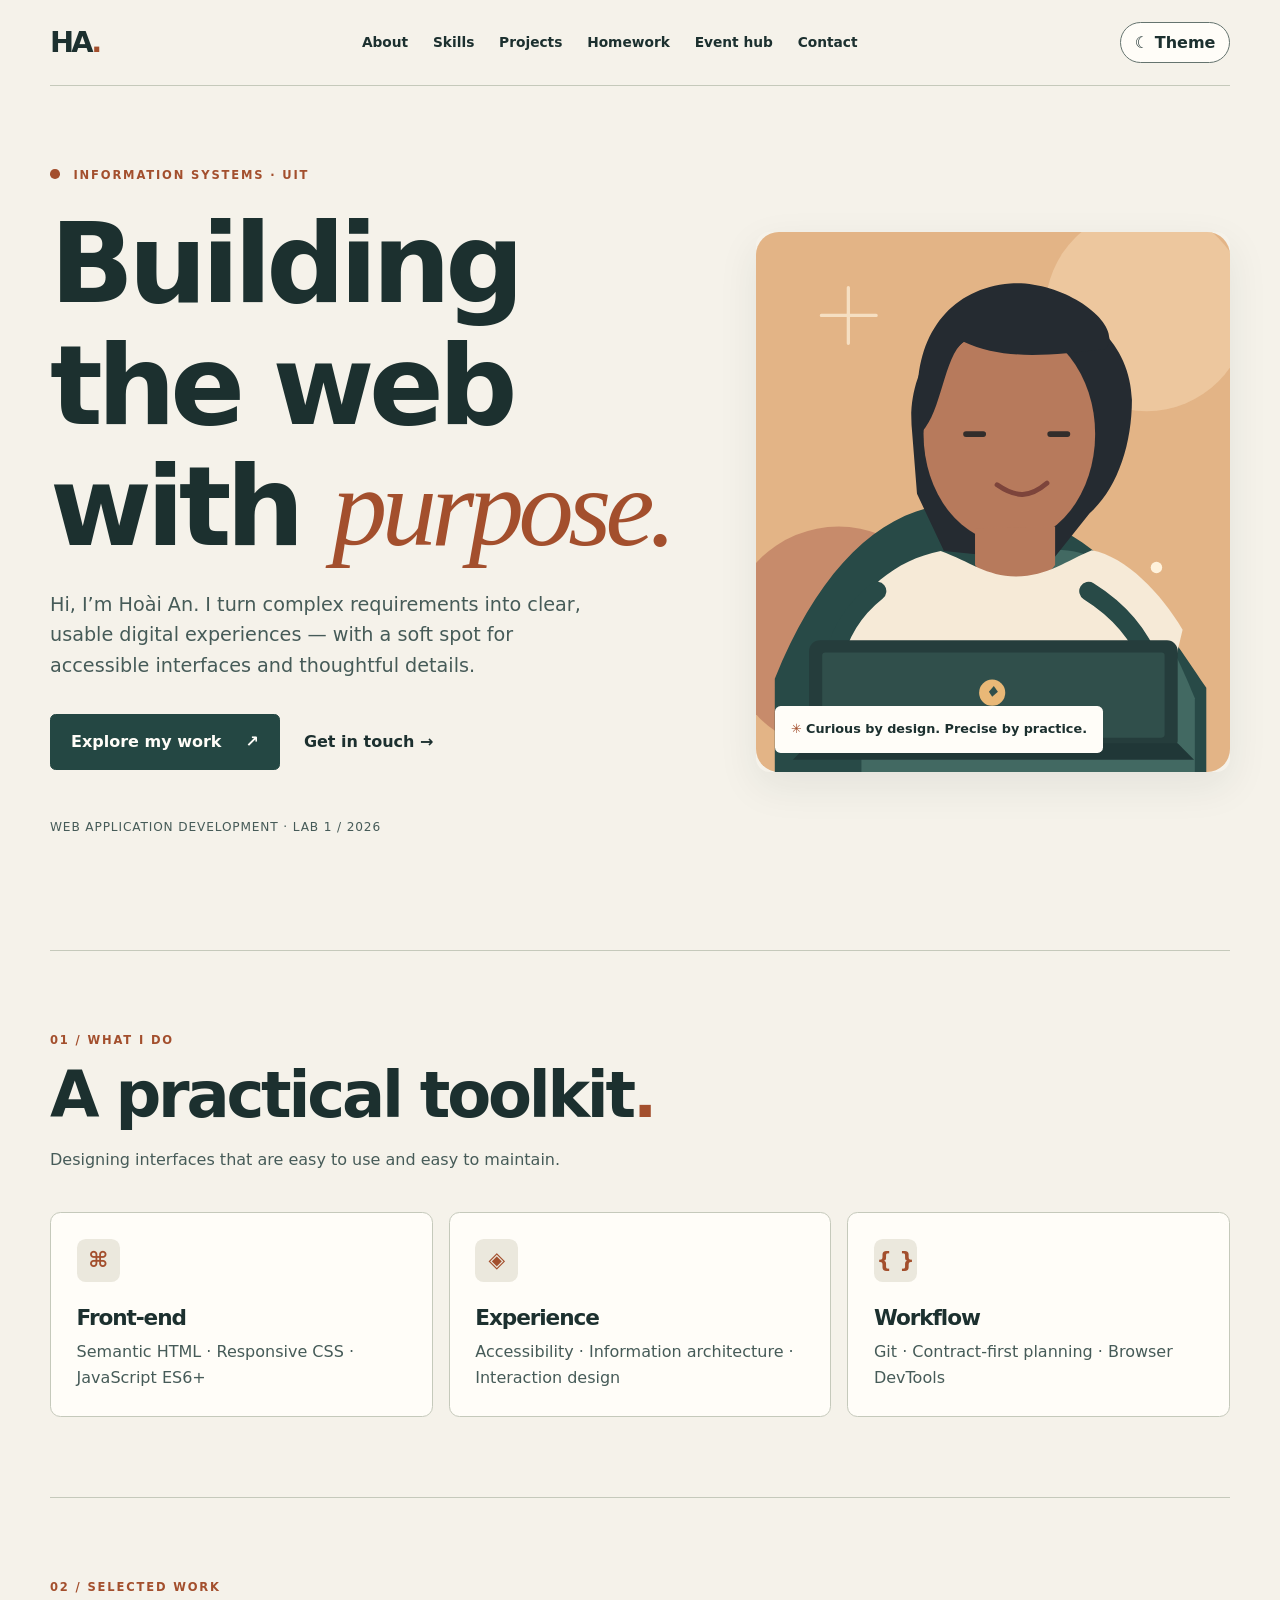
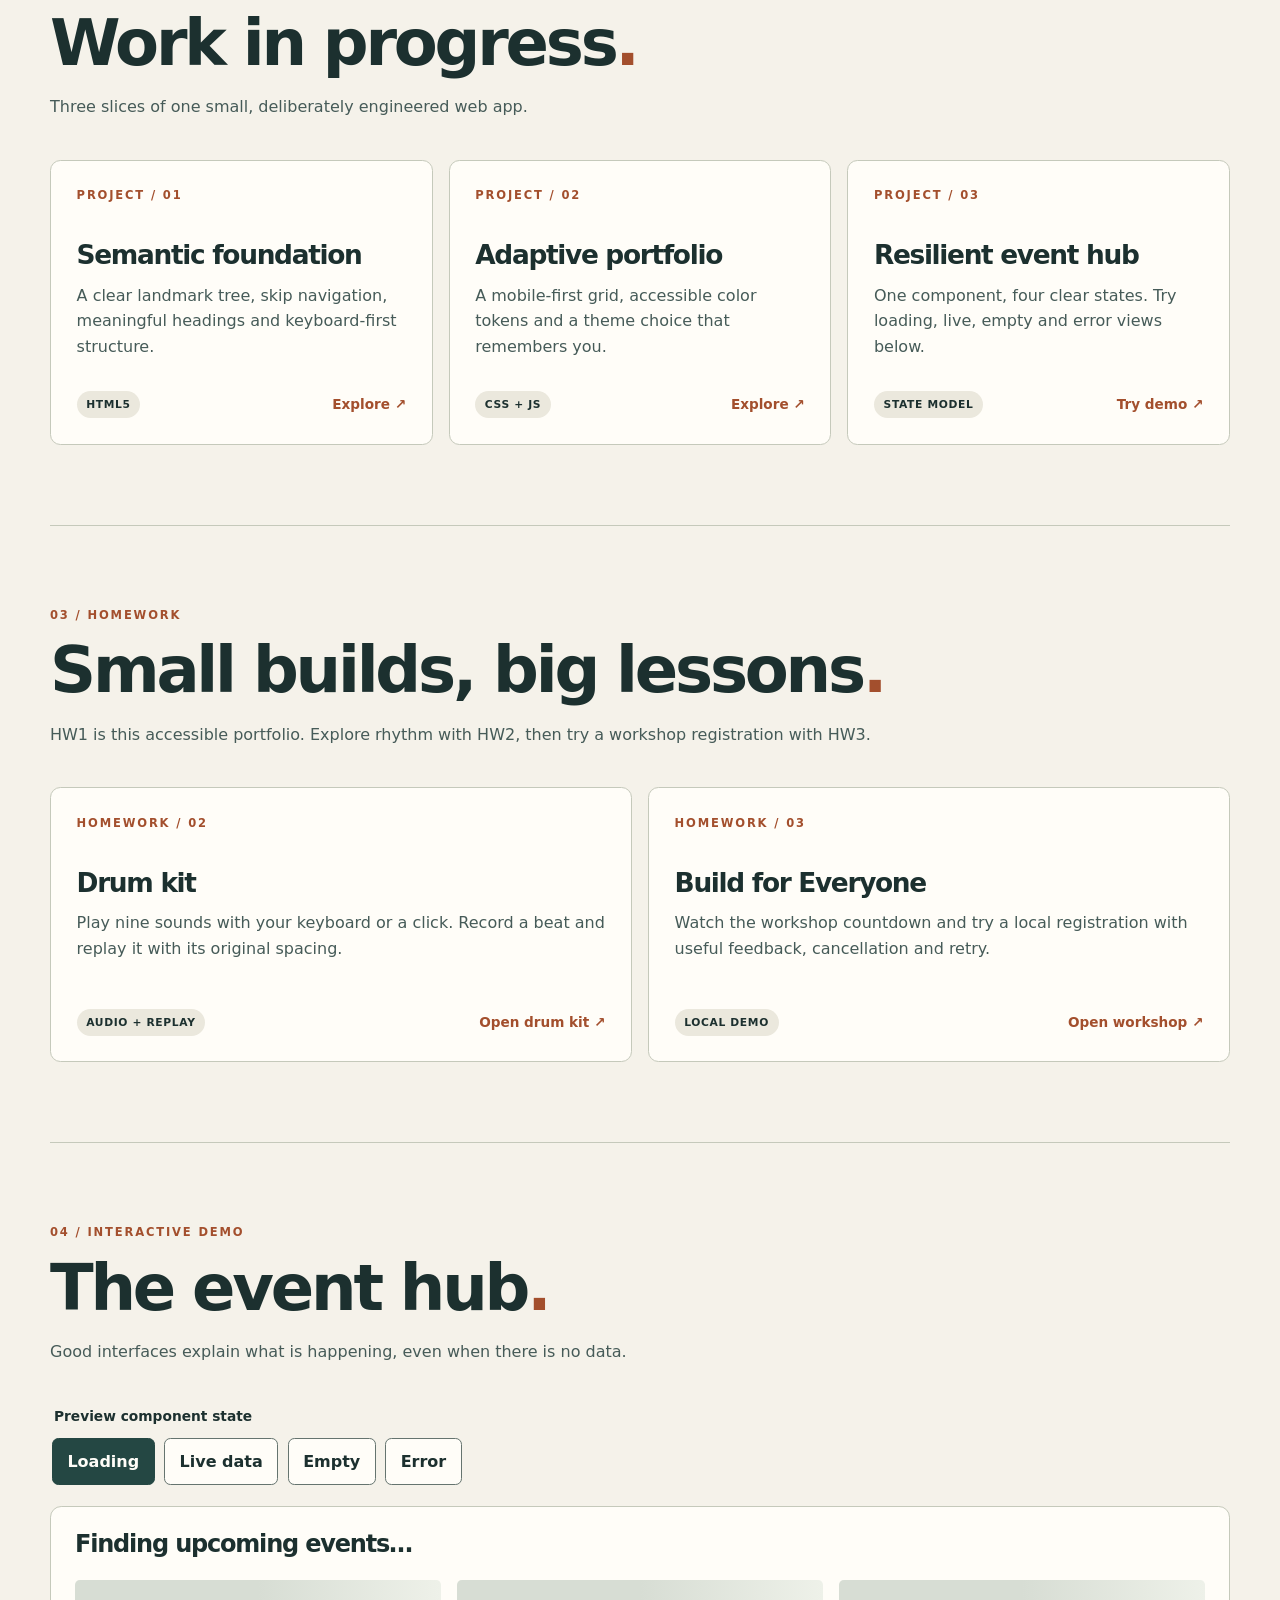
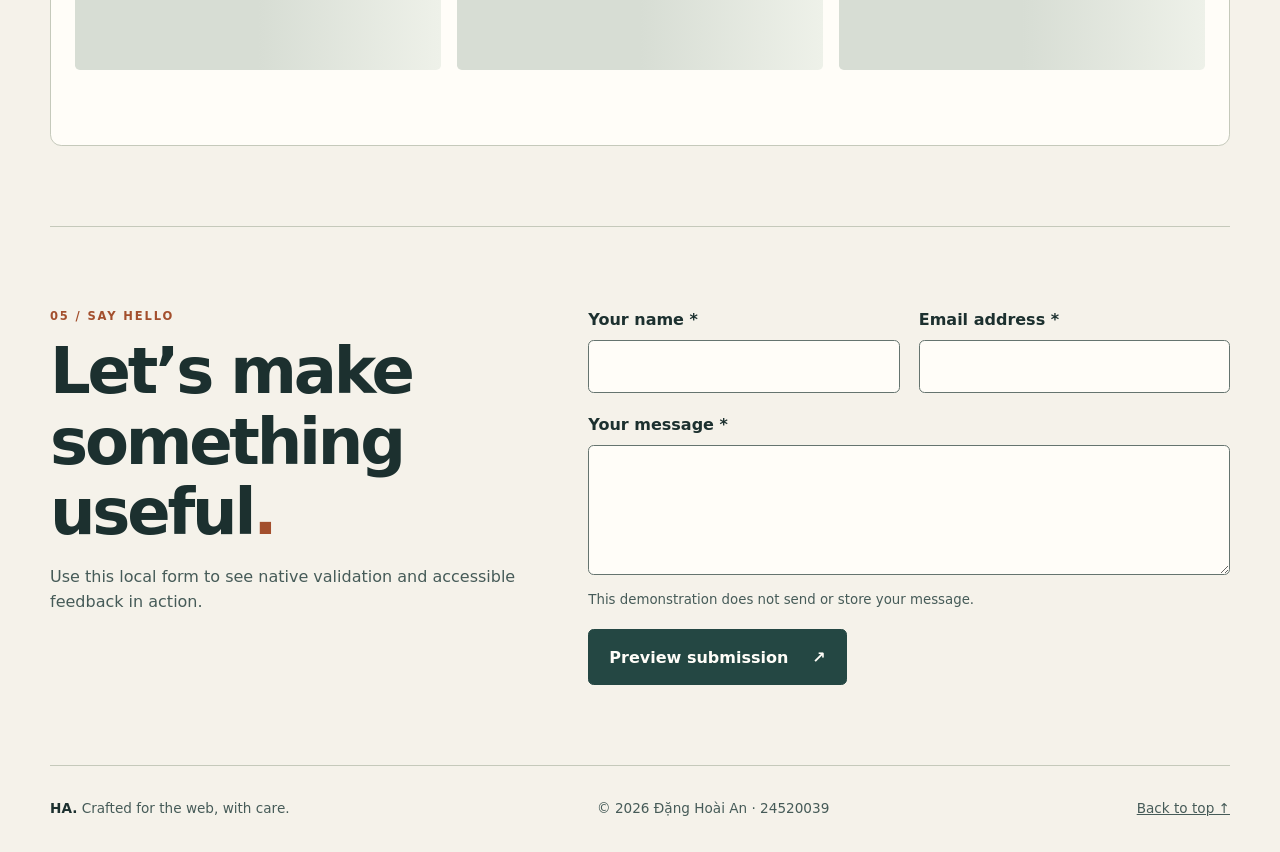
==== commit 7ac14abd: "feat(nav): link isolated homework pages from portfolio" ====
--- a/index.html
+++ b/index.html
@@ -9,6 +9,7 @@
     <title>Hoai An · Developer Portfolio</title>
     <link rel="icon" href="assets/favicon.svg" type="image/svg+xml">
     <link rel="stylesheet" href="styles.css">
+    <link rel="modulepreload" href="events.js">
     <script src="app.js" type="module"></script>
   </head>
   <body>
@@ -21,6 +22,7 @@
           <li><a href="#about">About</a></li>
           <li><a href="#skills">Skills</a></li>
           <li><a href="#projects">Projects</a></li>
+          <li><a href="#homework">Homework</a></li>
           <li><a href="#events">Event hub</a></li>
           <li><a href="#contact">Contact</a></li>
         </ul>
@@ -63,14 +65,22 @@
         </section>
       </section>
 
+      <section class="content-section section-wrap" id="homework" aria-labelledby="homework-heading">
+        <header class="section-heading"><p class="section-number">03 / HOMEWORK</p><h2 id="homework-heading">Small builds, big lessons<span class="accent-period">.</span></h2><p>HW1 is this accessible portfolio. Explore rhythm with HW2, then try a workshop registration with HW3.</p></header>
+        <section class="project-grid" aria-label="Homework demos">
+          <article class="project-card"><p class="project-index">HOMEWORK / 02</p><h3>Drum kit</h3><p>Play nine sounds with your keyboard or a click. Record a beat and replay it with its original spacing.</p><footer class="card-footer"><span class="badge">AUDIO + REPLAY</span><a href="homework/drum-kit/">Open drum kit <span aria-hidden="true">↗</span></a></footer></article>
+          <article class="project-card"><p class="project-index">HOMEWORK / 03</p><h3>Build for Everyone</h3><p>Watch the workshop countdown and try a local registration with useful feedback, cancellation and retry.</p><footer class="card-footer"><span class="badge">LOCAL DEMO</span><a href="homework/event-hub/">Open workshop <span aria-hidden="true">↗</span></a></footer></article>
+        </section>
+      </section>
+
       <section class="content-section section-wrap event-section" id="events" aria-labelledby="events-heading">
-        <header class="section-heading"><p class="section-number">03 / INTERACTIVE DEMO</p><h2 id="events-heading">The event hub<span class="accent-period">.</span></h2><p>Good interfaces explain what is happening, even when there is no data.</p></header>
+        <header class="section-heading"><p class="section-number">04 / INTERACTIVE DEMO</p><h2 id="events-heading">The event hub<span class="accent-period">.</span></h2><p>Good interfaces explain what is happening, even when there is no data.</p></header>
         <fieldset class="demo-controls"><legend>Preview component state</legend><button type="button" data-state="loading">Loading</button><button type="button" data-state="ready">Live data</button><button type="button" data-state="empty">Empty</button><button type="button" data-state="error">Error</button></fieldset>
         <section id="event-status" class="event-status" role="status" aria-live="polite" aria-atomic="true" aria-label="Event hub results"></section>
       </section>
 
       <section class="content-section section-wrap contact-section" id="contact" aria-labelledby="contact-heading">
-        <header class="section-heading"><p class="section-number">04 / SAY HELLO</p><h2 id="contact-heading">Let’s make something useful<span class="accent-period">.</span></h2><p>Use this local form to see native validation and accessible feedback in action.</p></header>
+        <header class="section-heading"><p class="section-number">05 / SAY HELLO</p><h2 id="contact-heading">Let’s make something useful<span class="accent-period">.</span></h2><p>Use this local form to see native validation and accessible feedback in action.</p></header>
         <form id="contact-form" class="contact-form" action="#contact" method="get">
           <p class="form-field"><label for="contact-name">Your name <span aria-hidden="true">*</span></label><input id="contact-name" name="name" type="text" autocomplete="name" required minlength="2" maxlength="80"></p>
           <p class="form-field"><label for="contact-email">Email address <span aria-hidden="true">*</span></label><input id="contact-email" name="email" type="email" autocomplete="email" required maxlength="120"></p>
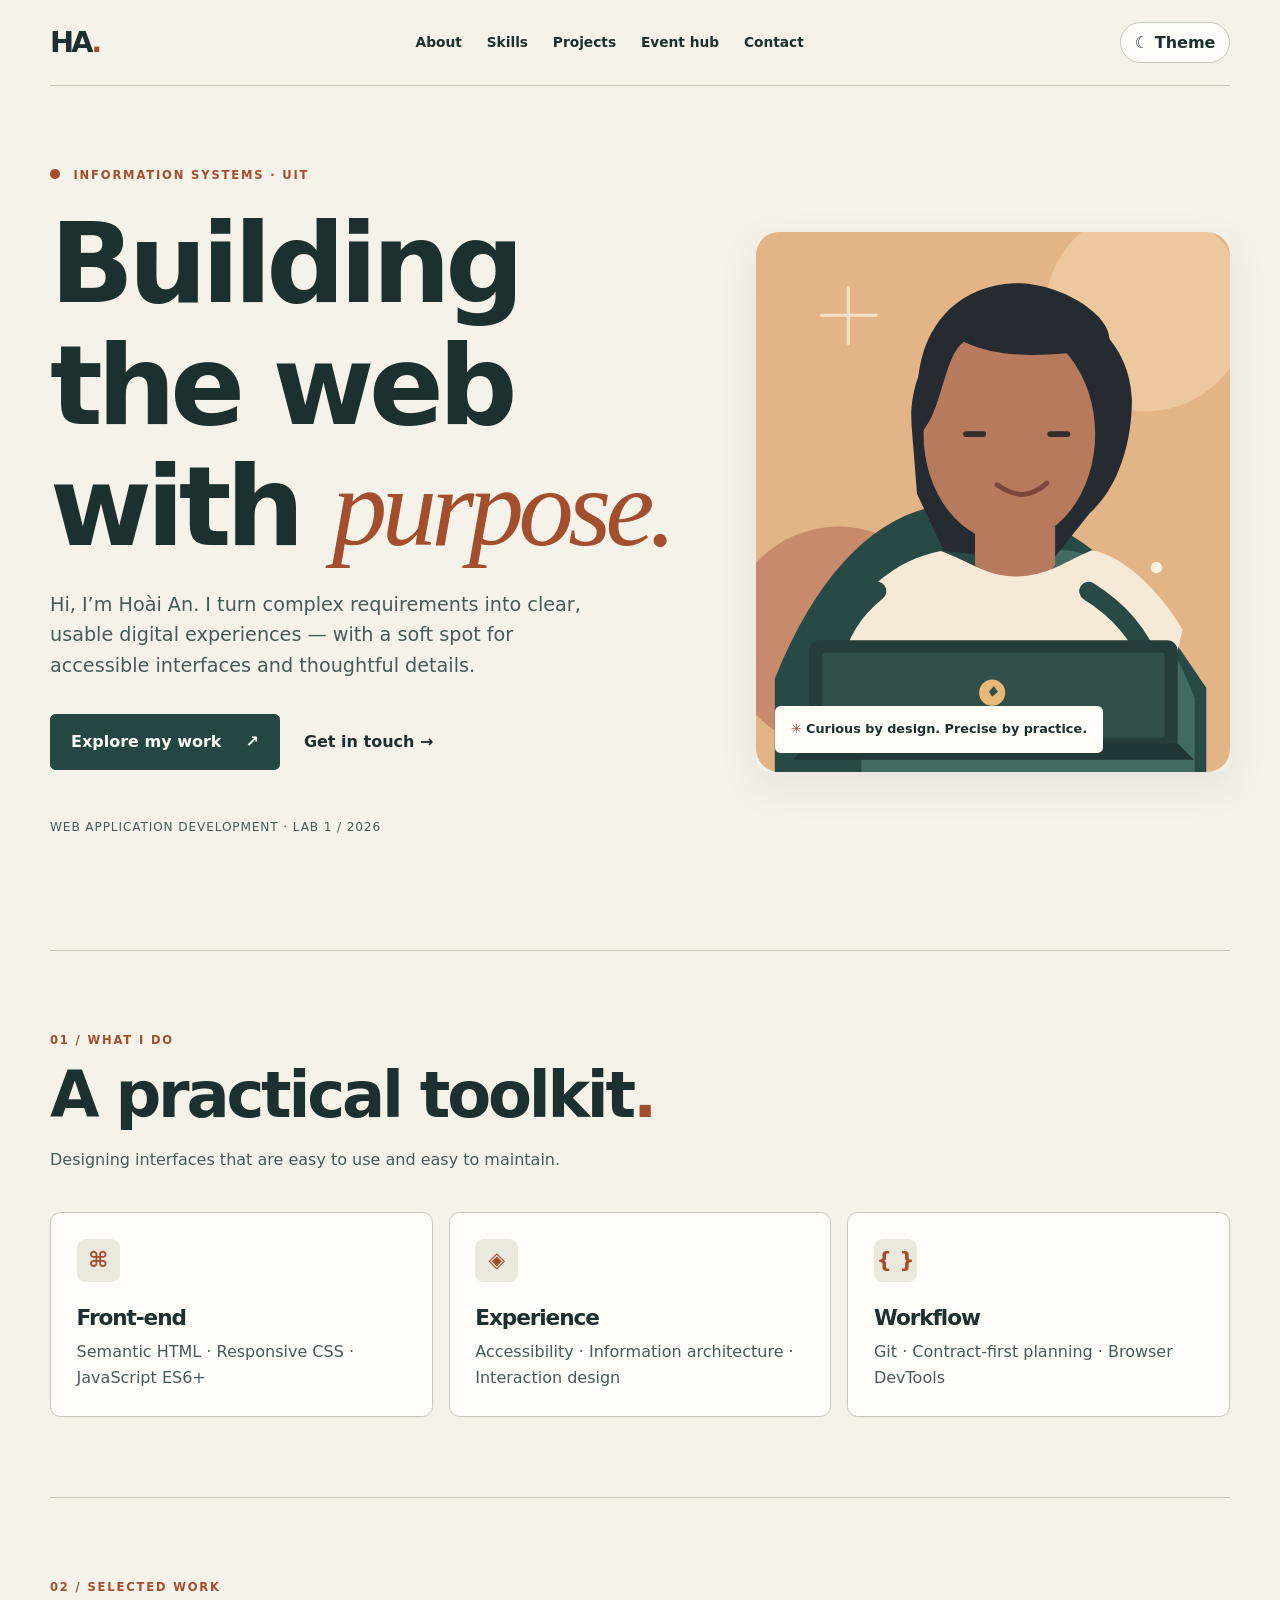
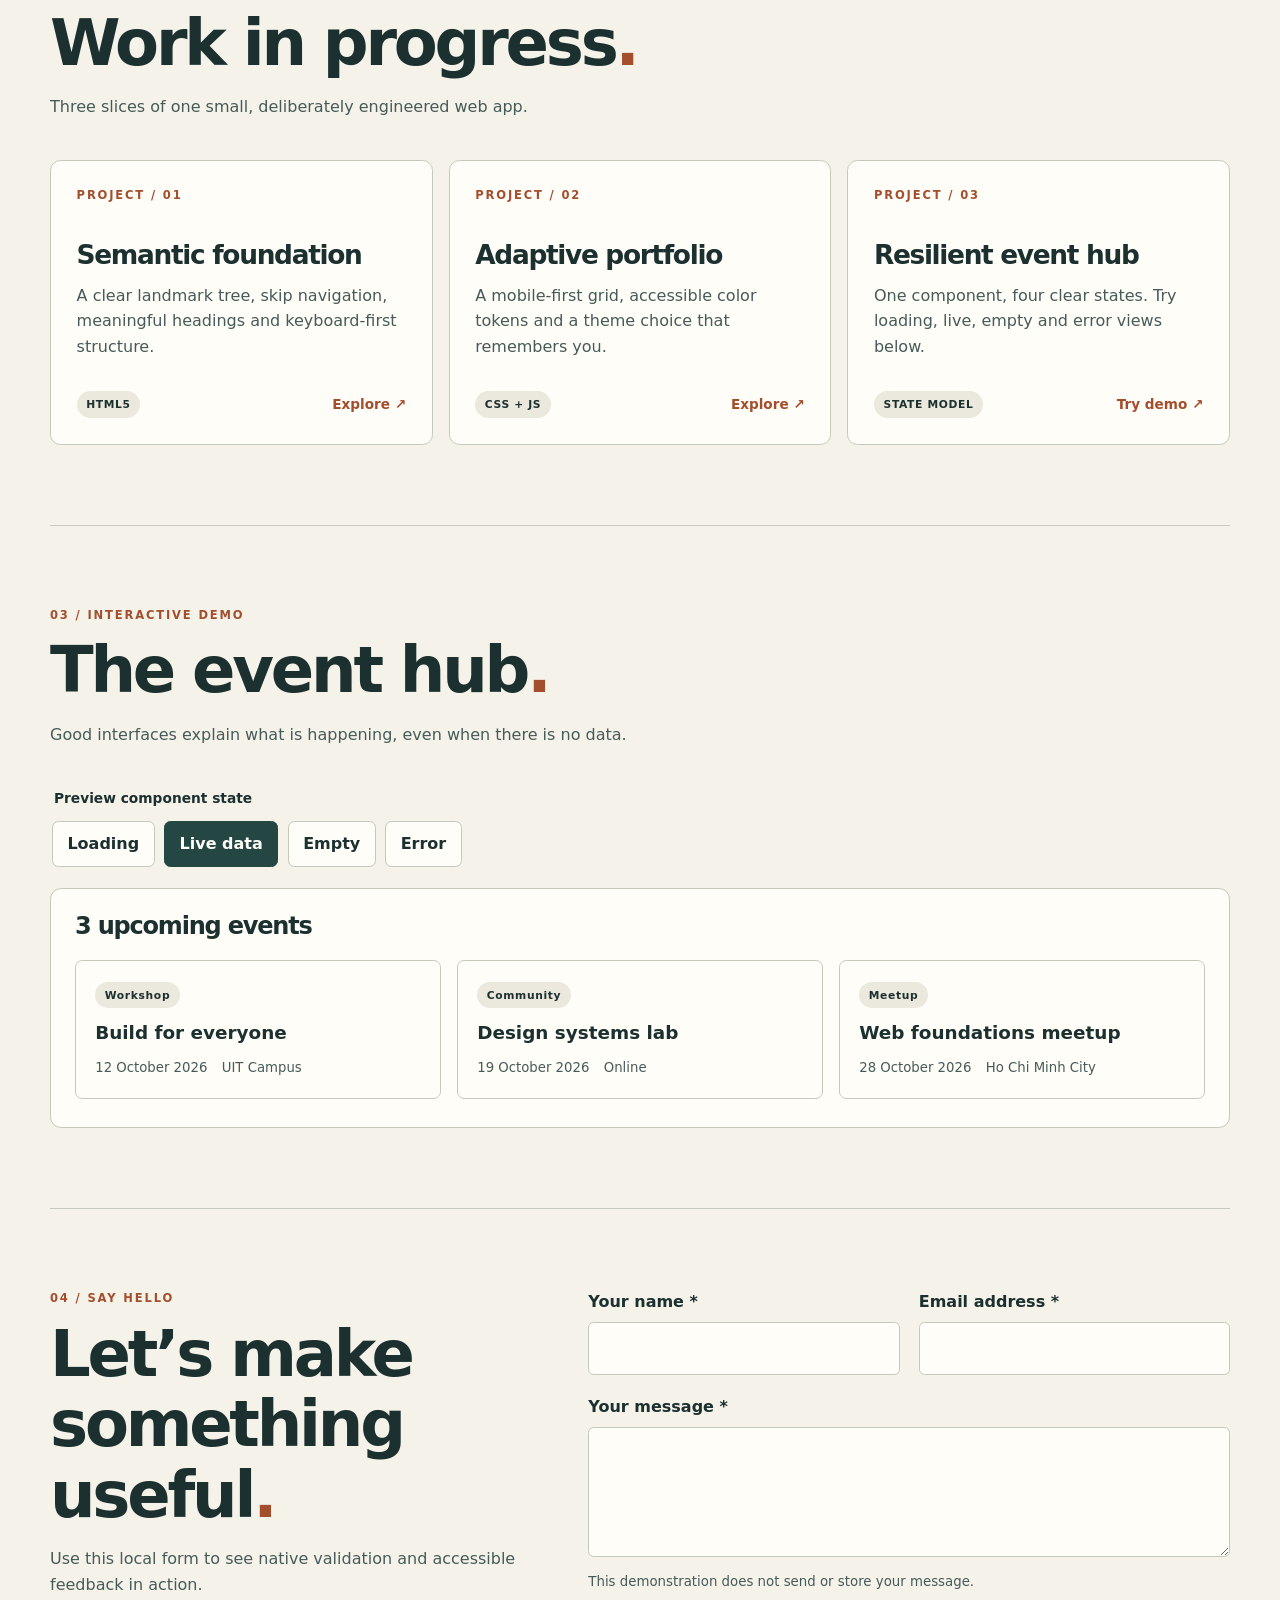
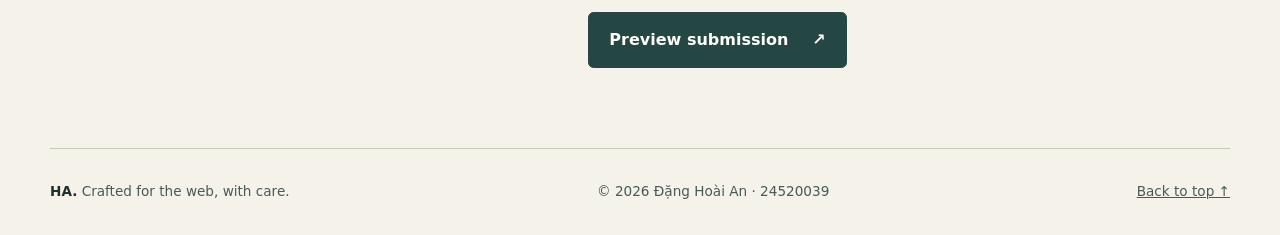
==== commit 712f4945: "chore(repo): restore Lab snapshot on main and separate Homework" ====
--- a/index.html
+++ b/index.html
@@ -3,26 +3,23 @@
   <head>
     <meta charset="UTF-8">
     <meta name="viewport" content="width=device-width, initial-scale=1.0">
-    <meta http-equiv="Content-Security-Policy" content="default-src 'self'; script-src 'self'; script-src-attr 'none'; style-src 'self'; style-src-attr 'none'; img-src 'self'; font-src 'self'; connect-src 'self'; media-src 'self'; object-src 'none'; base-uri 'self'; form-action 'self'">
     <meta name="description" content="Hoai An's accessible web development portfolio and event hub demo.">
     <meta name="theme-color" content="#f5f2ea">
     <title>Hoai An · Developer Portfolio</title>
     <link rel="icon" href="assets/favicon.svg" type="image/svg+xml">
     <link rel="stylesheet" href="styles.css">
-    <link rel="modulepreload" href="events.js">
     <script src="app.js" type="module"></script>
   </head>
   <body>
     <a class="skip-link" href="#main">Skip to content</a>
 
     <header class="site-header" role="banner">
-      <a class="brand" href="#top" aria-label="HA. — Hoai An, back to top"><span aria-hidden="true">HA<span class="brand-dot">.</span></span></a>
+      <a class="brand" href="#top" aria-label="Hoai An, back to top"><span aria-hidden="true">HA<span class="brand-dot">.</span></span></a>
       <nav aria-label="Primary navigation">
         <ul class="nav-links">
           <li><a href="#about">About</a></li>
           <li><a href="#skills">Skills</a></li>
           <li><a href="#projects">Projects</a></li>
-          <li><a href="#homework">Homework</a></li>
           <li><a href="#events">Event hub</a></li>
           <li><a href="#contact">Contact</a></li>
         </ul>
@@ -33,7 +30,7 @@
     </header>
 
     <main id="main" tabindex="-1">
-      <section class="hero section-wrap" id="top">
+      <section class="hero section-wrap" id="top" aria-labelledby="page-title">
         <section class="hero-copy" id="about" aria-labelledby="page-title">
           <p class="eyebrow"><span class="availability-dot" aria-hidden="true"></span> Information Systems · UIT</p>
           <h1 id="page-title">Building the web with <em>purpose.</em></h1>
@@ -59,28 +56,20 @@
       <section class="content-section section-wrap" id="projects" aria-labelledby="projects-heading">
         <header class="section-heading"><p class="section-number">02 / SELECTED WORK</p><h2 id="projects-heading">Work in progress<span class="accent-period">.</span></h2><p>Three slices of one small, deliberately engineered web app.</p></header>
         <section class="project-grid" aria-label="Project cards">
-          <article class="project-card"><p class="project-index">PROJECT / 01</p><h3>Semantic foundation</h3><p>A clear landmark tree, skip navigation, meaningful headings and keyboard-first structure.</p><footer class="card-footer"><span class="badge">HTML5</span><a href="#about" aria-label="Explore semantic foundation in the About section">Explore <span aria-hidden="true">↗</span></a></footer></article>
-          <article class="project-card"><p class="project-index">PROJECT / 02</p><h3>Adaptive portfolio</h3><p>A mobile-first grid, accessible color tokens and a theme choice that remembers you.</p><footer class="card-footer"><span class="badge">CSS + JS</span><a href="#skills" aria-label="Explore responsive skills section">Explore <span aria-hidden="true">↗</span></a></footer></article>
-          <article class="project-card"><p class="project-index">PROJECT / 03</p><h3>Resilient event hub</h3><p>One component, four clear states. Try loading, live, empty and error views below.</p><footer class="card-footer"><span class="badge">STATE MODEL</span><a href="#events" aria-label="Try demo: the four state event hub">Try demo <span aria-hidden="true">↗</span></a></footer></article>
-        </section>
-      </section>
-
-      <section class="content-section section-wrap" id="homework" aria-labelledby="homework-heading">
-        <header class="section-heading"><p class="section-number">03 / HOMEWORK</p><h2 id="homework-heading">Small builds, big lessons<span class="accent-period">.</span></h2><p>HW1 is this accessible portfolio. Explore rhythm with HW2, then try a workshop registration with HW3.</p></header>
-        <section class="project-grid" aria-label="Homework demos">
-          <article class="project-card"><p class="project-index">HOMEWORK / 02</p><h3>Drum kit</h3><p>Play nine sounds with your keyboard or a click. Record a beat and replay it with its original spacing.</p><footer class="card-footer"><span class="badge">AUDIO + REPLAY</span><a href="homework/drum-kit/">Open drum kit <span aria-hidden="true">↗</span></a></footer></article>
-          <article class="project-card"><p class="project-index">HOMEWORK / 03</p><h3>Build for Everyone</h3><p>Watch the workshop countdown and try a local registration with useful feedback, cancellation and retry.</p><footer class="card-footer"><span class="badge">LOCAL DEMO</span><a href="homework/event-hub/">Open workshop <span aria-hidden="true">↗</span></a></footer></article>
+          <article class="project-card"><p class="project-index">PROJECT / 01</p><h3>Semantic foundation</h3><p>A clear landmark tree, skip navigation, meaningful headings and keyboard-first structure.</p><footer class="card-footer"><span class="badge">HTML5</span><a href="#about" aria-label="View semantic foundation in the About section">Explore <span aria-hidden="true">↗</span></a></footer></article>
+          <article class="project-card"><p class="project-index">PROJECT / 02</p><h3>Adaptive portfolio</h3><p>A mobile-first grid, accessible color tokens and a theme choice that remembers you.</p><footer class="card-footer"><span class="badge">CSS + JS</span><a href="#skills" aria-label="View responsive skills section">Explore <span aria-hidden="true">↗</span></a></footer></article>
+          <article class="project-card"><p class="project-index">PROJECT / 03</p><h3>Resilient event hub</h3><p>One component, four clear states. Try loading, live, empty and error views below.</p><footer class="card-footer"><span class="badge">STATE MODEL</span><a href="#events" aria-label="Try the four state event hub">Try demo <span aria-hidden="true">↗</span></a></footer></article>
         </section>
       </section>
 
       <section class="content-section section-wrap event-section" id="events" aria-labelledby="events-heading">
-        <header class="section-heading"><p class="section-number">04 / INTERACTIVE DEMO</p><h2 id="events-heading">The event hub<span class="accent-period">.</span></h2><p>Good interfaces explain what is happening, even when there is no data.</p></header>
+        <header class="section-heading"><p class="section-number">03 / INTERACTIVE DEMO</p><h2 id="events-heading">The event hub<span class="accent-period">.</span></h2><p>Good interfaces explain what is happening, even when there is no data.</p></header>
         <fieldset class="demo-controls"><legend>Preview component state</legend><button type="button" data-state="loading">Loading</button><button type="button" data-state="ready">Live data</button><button type="button" data-state="empty">Empty</button><button type="button" data-state="error">Error</button></fieldset>
         <section id="event-status" class="event-status" role="status" aria-live="polite" aria-atomic="true" aria-label="Event hub results"></section>
       </section>
 
       <section class="content-section section-wrap contact-section" id="contact" aria-labelledby="contact-heading">
-        <header class="section-heading"><p class="section-number">05 / SAY HELLO</p><h2 id="contact-heading">Let’s make something useful<span class="accent-period">.</span></h2><p>Use this local form to see native validation and accessible feedback in action.</p></header>
+        <header class="section-heading"><p class="section-number">04 / SAY HELLO</p><h2 id="contact-heading">Let’s make something useful<span class="accent-period">.</span></h2><p>Use this local form to see native validation and accessible feedback in action.</p></header>
         <form id="contact-form" class="contact-form" action="#contact" method="get">
           <p class="form-field"><label for="contact-name">Your name <span aria-hidden="true">*</span></label><input id="contact-name" name="name" type="text" autocomplete="name" required minlength="2" maxlength="80"></p>
           <p class="form-field"><label for="contact-email">Email address <span aria-hidden="true">*</span></label><input id="contact-email" name="email" type="email" autocomplete="email" required maxlength="120"></p>
--- a/styles.css
+++ b/styles.css
@@ -8,7 +8,6 @@
   --accent: #a34f2d;
   --accent-contrast: #fffdf8;
   --line: #c5c9bb;
-  --control-line: #65746f;
   --focus: #7140b0;
   --button: #244743;
   --button-text: #fffdf8;
@@ -32,7 +31,7 @@
     color-scheme: dark;
     --bg: #142522; --surface: #203531; --surface-soft: #29433d;
     --ink: #f7f3e7; --muted: #d0ded5; --accent: #f3b486;
-    --accent-contrast: #192826; --line: #527169; --control-line: #92ada4; --focus: #dfbbff;
+    --accent-contrast: #192826; --line: #527169; --focus: #dfbbff;
     --button: #e7b58b; --button-text: #172521;
     --skeleton-base: #314a42; --skeleton-highlight: #456257;
     --shadow: 0 14px 40px rgb(0 0 0 / 18%);
@@ -42,7 +41,7 @@
   color-scheme: dark;
   --bg: #142522; --surface: #203531; --surface-soft: #29433d;
   --ink: #f7f3e7; --muted: #d0ded5; --accent: #f3b486;
-  --accent-contrast: #192826; --line: #527169; --control-line: #92ada4; --focus: #dfbbff;
+  --accent-contrast: #192826; --line: #527169; --focus: #dfbbff;
   --button: #e7b58b; --button-text: #172521;
   --skeleton-base: #314a42; --skeleton-highlight: #456257;
   --shadow: 0 14px 40px rgb(0 0 0 / 18%);
@@ -58,7 +57,7 @@
 .nav-links { display: flex; align-items: center; justify-content: center; flex-wrap: wrap; gap: .3rem 1.35rem; list-style: none; padding: 0; margin: 0; }
 .nav-links a { display: inline-block; padding: .5rem .1rem; font-size: .86rem; font-weight: 650; text-decoration: none; }
 .nav-links a:hover, .text-link:hover, .card-footer a:hover, .site-footer a:hover { text-decoration: underline; text-underline-offset: .3em; }
-.theme-toggle { border: 1px solid var(--control-line); border-radius: 999px; padding: .45rem .85rem; color: var(--ink); background: var(--surface); font-weight: 700; white-space: nowrap; }
+.theme-toggle { border: 1px solid var(--line); border-radius: 999px; padding: .45rem .85rem; color: var(--ink); background: var(--surface); font-weight: 700; white-space: nowrap; }
 .theme-toggle:hover { background: var(--surface-soft); }
 
 .hero { display: grid; grid-template-columns: 1fr; align-items: center; gap: 2.3rem; padding-block: 4rem 5rem; }
@@ -99,7 +98,7 @@
 
 .demo-controls { display: flex; align-items: center; flex-wrap: wrap; gap: .6rem; padding: 0; border: 0; }
 .demo-controls legend { width: 100%; margin-bottom: .7rem; font-size: .86rem; font-weight: 750; }
-.demo-controls button, .retry-button { border: 1px solid var(--control-line); background: var(--surface); color: var(--ink); padding: .6rem .9rem; border-radius: .4rem; font-weight: 700; }
+.demo-controls button, .retry-button { border: 1px solid var(--line); background: var(--surface); color: var(--ink); padding: .6rem .9rem; border-radius: .4rem; font-weight: 700; }
 .demo-controls button:hover, .retry-button:hover { background: var(--surface-soft); }
 .demo-controls button[aria-pressed="true"] { border-color: var(--button); background: var(--button); color: var(--button-text); }
 .event-status { min-height: 240px; margin-top: 1.3rem; padding: 1.5rem; background: var(--surface); border: 1px solid var(--line); border-radius: .7rem; }
@@ -121,7 +120,7 @@
 .contact-form { display: grid; grid-template-columns: repeat(2, minmax(0, 1fr)); gap: 1.2rem; }
 .form-field { min-width: 0; }
 .form-field label { display: block; margin-bottom: .45rem; font-weight: 750; }
-.form-field input, .form-field textarea { width: 100%; padding: .8rem; border: 1px solid var(--control-line); border-radius: .35rem; background: var(--surface); color: var(--ink); }
+.form-field input, .form-field textarea { width: 100%; padding: .8rem; border: 1px solid var(--line); border-radius: .35rem; background: var(--surface); color: var(--ink); }
 .form-field input:focus, .form-field textarea:focus { border-color: var(--focus); }
 .form-field small { display: block; margin-top: .4rem; color: var(--muted); }
 .full-width, .form-actions { grid-column: 1 / -1; }
